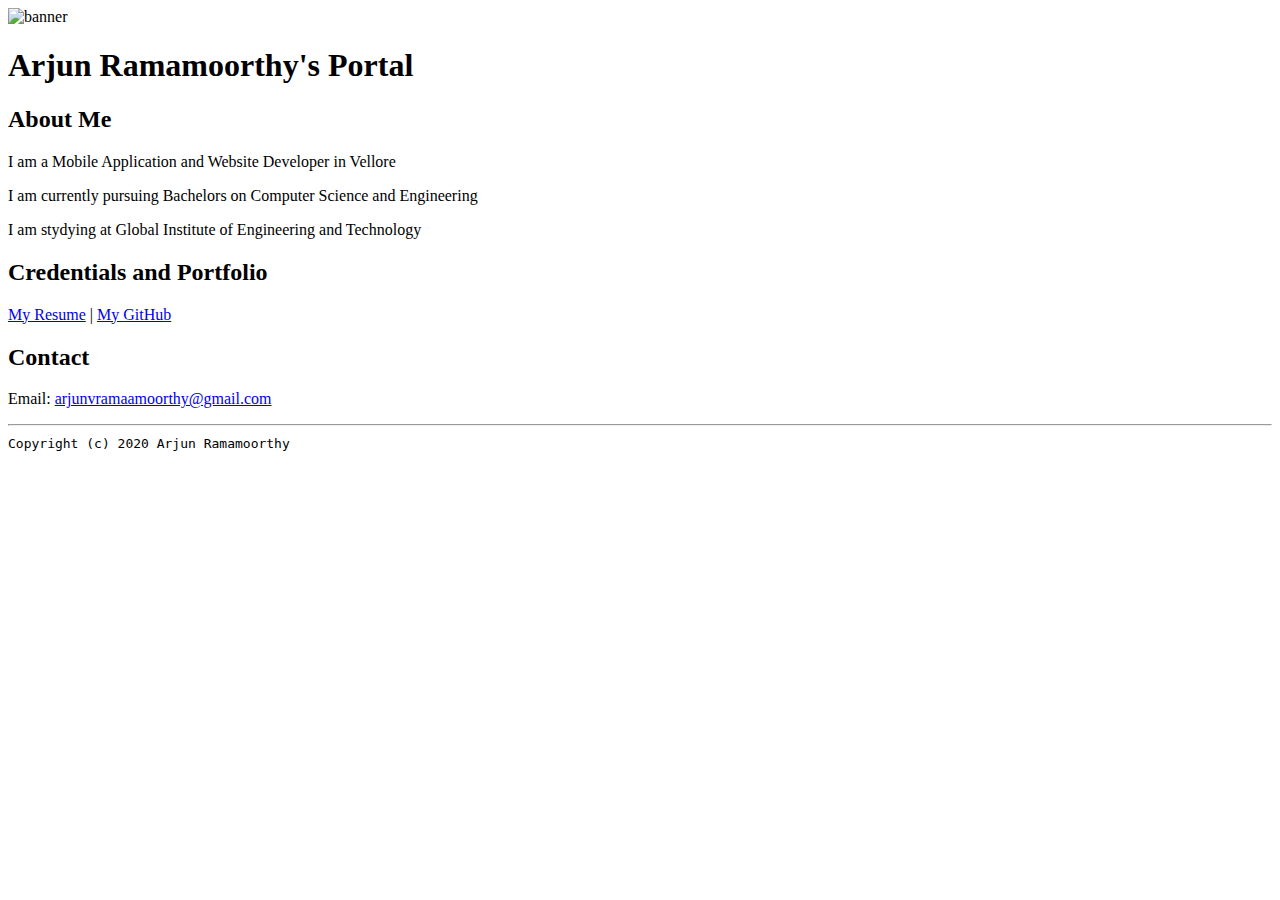
==== index.html @ fc16c6e2 "Add files via upload" ====
<!doctype html>

<!-- this is a comment for human! -->

<html lang="en">

<header>
<title>Arjun Ramamoorthy's Portal</title>
<link rel="stylesheet" href="css/master.css">
<link rel="FaviconIcon" href="favicon.ico" type="image/x-icon">
<link rel="shortcut" href="favicon.ico" type="image/x-icon">
<meta name="viewport" content="width=device-width, initial-scale=1, shrink-to-fit=no">
<meta name="name" content="Arjun Ramamoorthy's Portal">
<meta name="robots" content="noindex, nofollow">

</header>

  <body>
    <img src="images/banner.jpg" width="75%" alt="banner">
<h1>Arjun Ramamoorthy's Portal</h1>
<h2>About Me</h2>
<p>I am a Mobile Application and Website Developer in Vellore</p>
<p>I am currently pursuing Bachelors on Computer Science and Engineering</p>
<p>I am stydying at Global Institute of Engineering and Technology</p>
<h2>Credentials and Portfolio</h2>

<p><a href="resume.html">My Resume</a> | <a href="https://github.com/arjunvram">My GitHub</a></p>
<h2>Contact</h2>

<p>Email: <a href="mailto:arjunvramamoorthy@gmail.com">arjunvramaamoorthy@gmail.com</a></p>
  </body>

  <footer>
<hr>
<code>Copyright (c) 2020 Arjun Ramamoorthy</code>
  </footer>

</html>
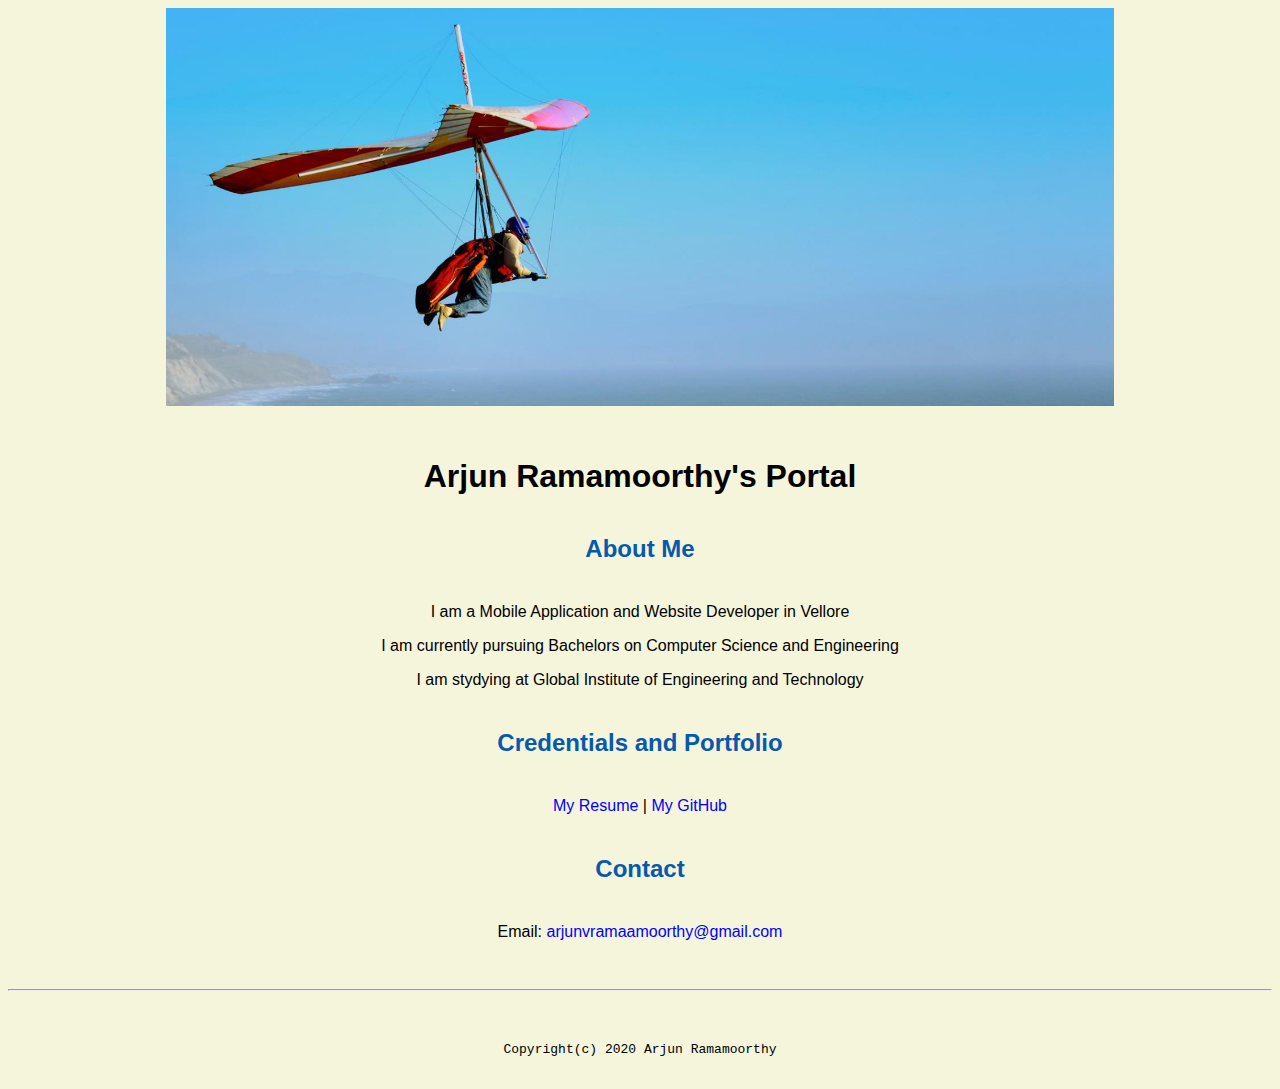
==== commit 1412e46e: "Update index.html" ====
--- a/index.html
+++ b/index.html
@@ -32,7 +32,7 @@
 
   <footer>
 <hr>
-<code>Copyright (c) 2020 Arjun Ramamoorthy</code>
+<code>Copyright(c) 2020 Arjun Ramamoorthy</code>
   </footer>
 
 </html>
--- a/css/master.css
+++ b/css/master.css
@@ -0,0 +1,67 @@
+/* Cascading stylesheet for the website */
+
+/* Text inside these asterisks and slashes are comments for human */
+
+  a {
+  color: blue;  /* set the text color to blue here */
+    text-decoration: none; /* This means we do not want hyperlinks to be underlined */
+  }
+
+  a:hover {
+  color: red;  /* set the text color to red here */
+    text-decoration: none; /* This means we do not want hyperlinks to be underlined */
+  }
+
+  body {
+    background-color: beige;
+    color: black;
+    font-family: arial, Helvetica, sans-serif;
+    text-align: center;
+
+    /* set the background color here */
+    /* set the text color to black here */
+    /* set the font here */
+    /* set the text alignment here */
+   }
+
+  footer {
+    margin-top: 2rem;
+    margin-bottom: 2rem;
+  }
+
+  h1 {
+    margin-bottom: 0.5rem;
+    margin-top: 3rem;
+   }
+
+  h2 {
+    color: #075AAB;
+    margin-bottom: 2.5rem;
+    margin-top: 2.5rem;
+   }
+
+  h3 {
+    margin-bottom: 0;
+    margin-top: 2rem;
+  }
+
+  h4 {
+    margin-bottom: 1rem;
+    margin-top: 0.5rem;
+  }
+
+  h5 {
+    margin-top: 0.5rem;
+  }
+
+  hr {
+    margin-bottom: 3rem;
+    margin-top: 3rem;
+  }
+
+  /* this controls how the bullet points in the resume page looks */
+  ul {
+    display: table;
+    margin: 0 auto;
+    text-align: left;
+  }
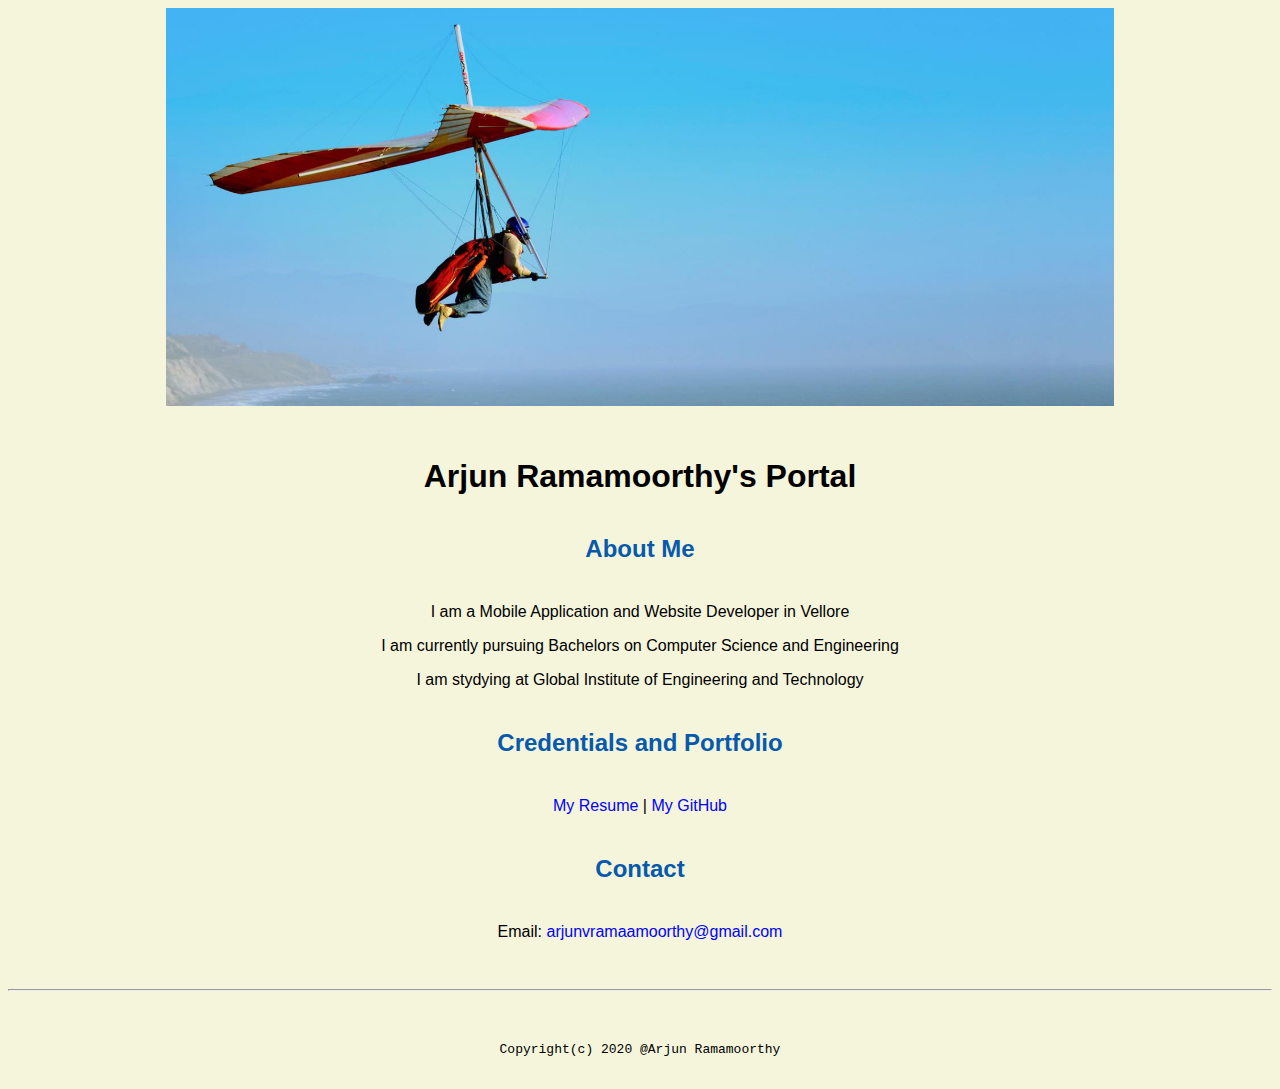
==== commit 2f9ad3c7: "Update index.html" ====
--- a/index.html
+++ b/index.html
@@ -32,7 +32,7 @@
 
   <footer>
 <hr>
-<code>Copyright(c) 2020 Arjun Ramamoorthy</code>
+<code>Copyright(c) 2020 @Arjun Ramamoorthy </code>
   </footer>
 
 </html>
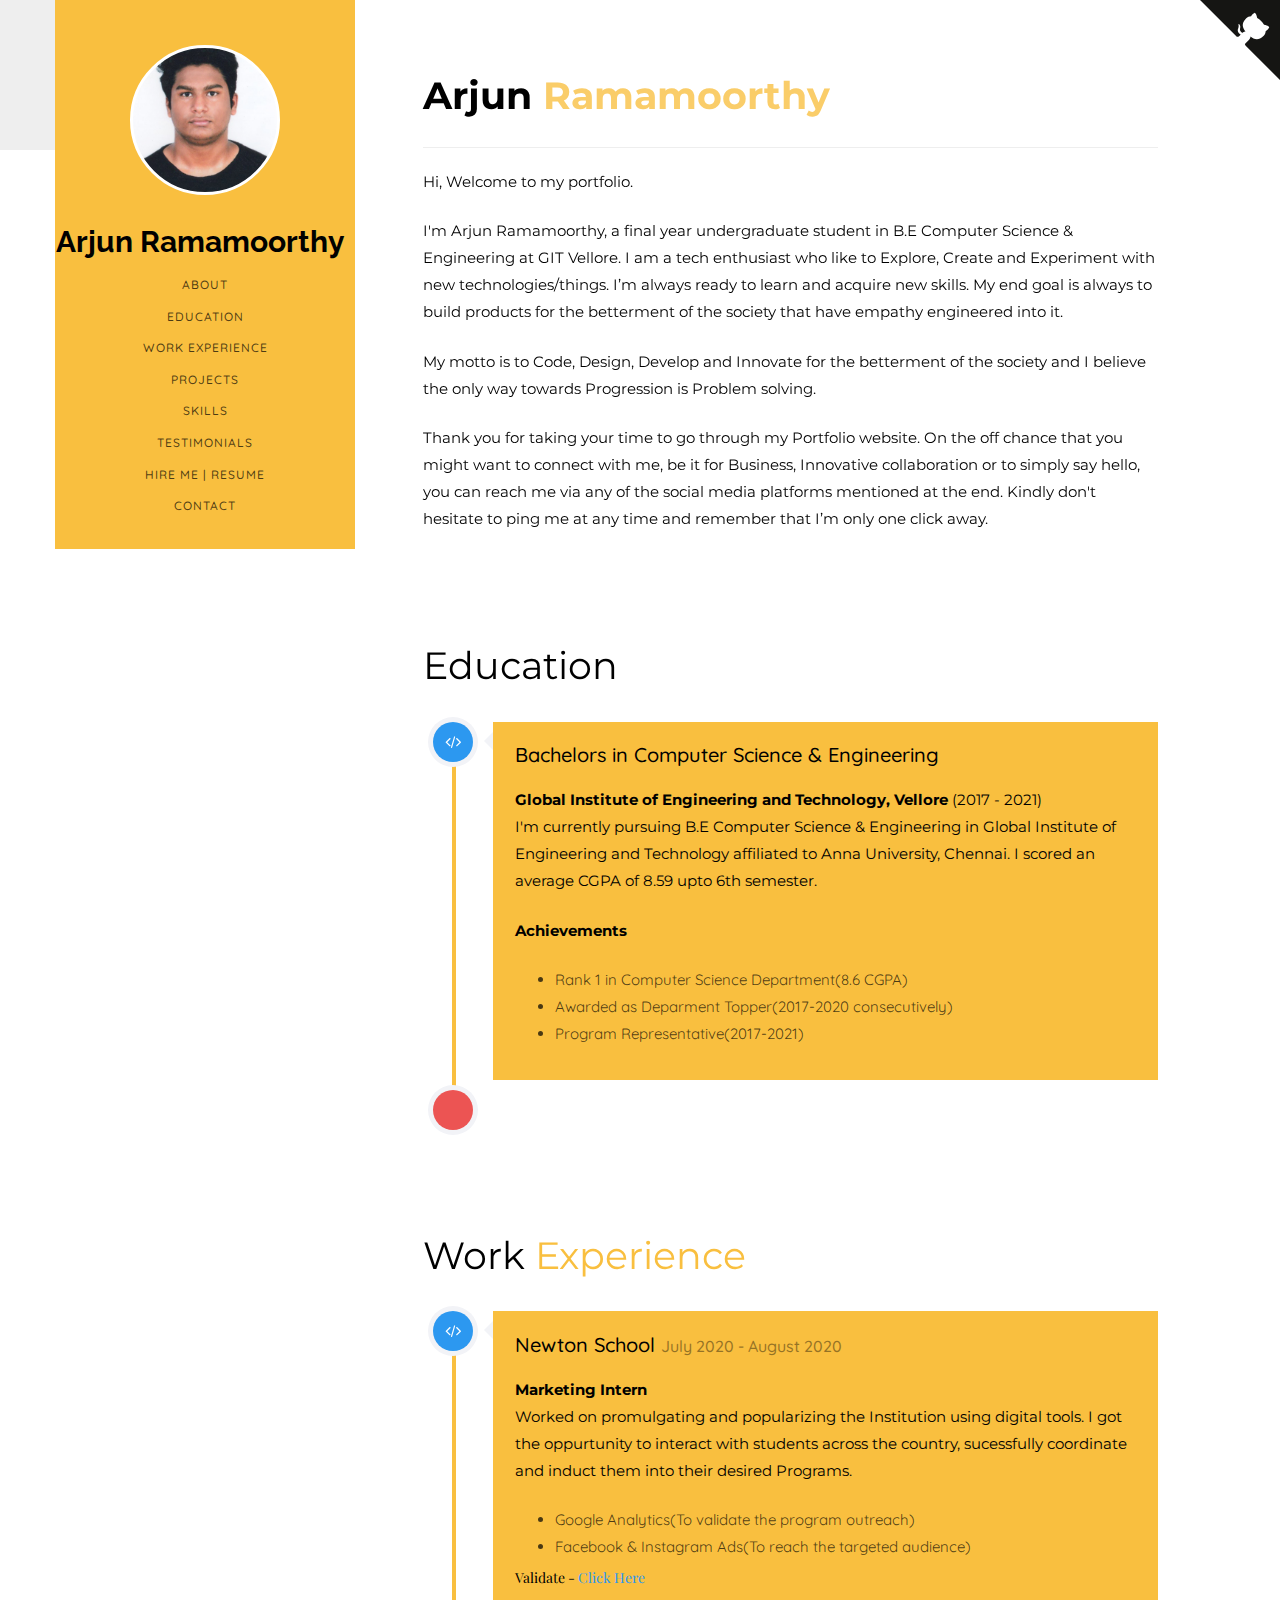
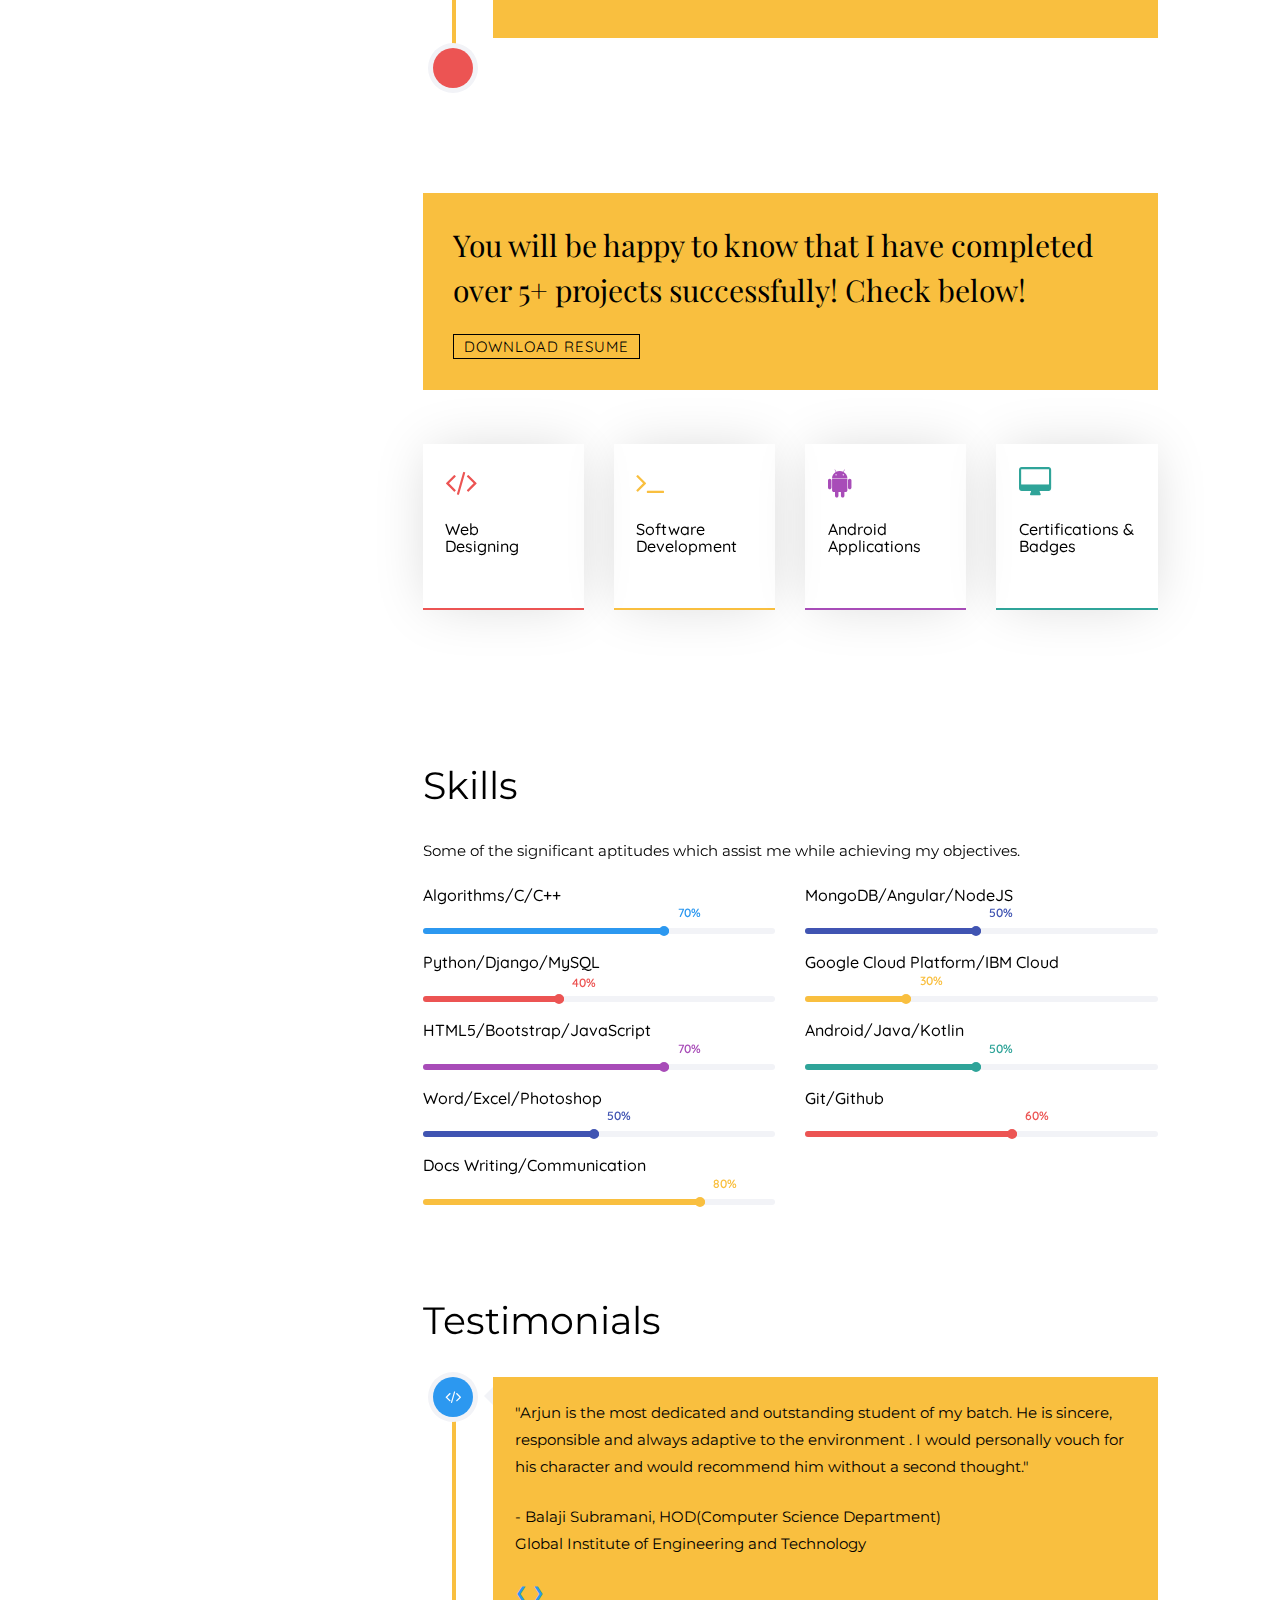
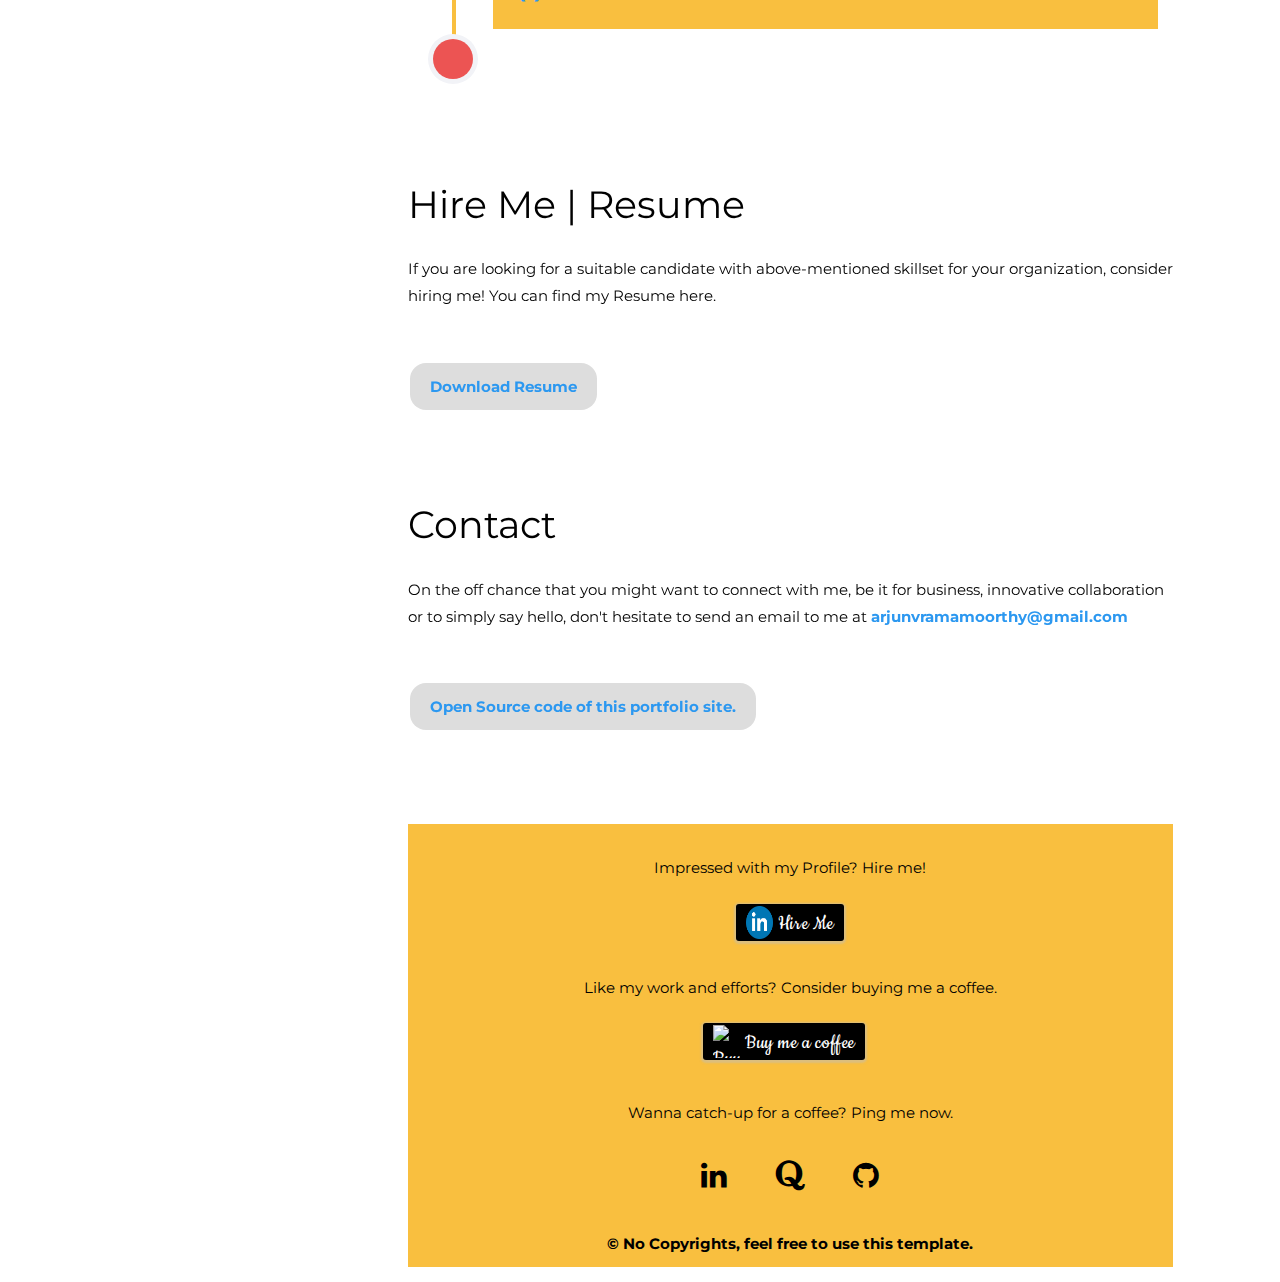
==== commit 131430d6: "Add files via upload" ====
--- a/index.html
+++ b/index.html
@@ -1,38 +1,542 @@
-<!doctype html>
+<!DOCTYPE HTML>
+<html>
+   <head>
+      <meta charset="utf-8">
+      <meta http-equiv="X-UA-Compatible" content="IE=edge">
+      <title>Arjun Ramamoorthy - Portfolio Webpage</title>
+      <meta name="viewport" content="width=device-width, initial-scale=1">
+      <meta name="description" content="Portfolio webpage of Arjun Ramamoorthy" />
+      <meta name="keywords" content="portfolio,website,personal website,github,projects,computer science and engineering" />
+      <meta name="author" content="Arjun Ramamoorthy" />
+      <!--Social Media icons--> 
+      <link rel="stylesheet" href="https://cdnjs.cloudflare.com/ajax/libs/font-awesome/4.7.0/css/font-awesome.min.css">
+      <!-- Place favicon.ico and apple-touch-icon.png in the root directory -->
+      <link rel="icon" type="image/png" href="logo.ico">
+      <link href="https://fonts.googleapis.com/css?family=Quicksand:300,400,500,700" rel="stylesheet">
+      <link href="https://fonts.googleapis.com/css?family=Playfair+Display:400,400i,700" rel="stylesheet">
+      <link href="https://fonts.googleapis.com/css?family=Montserrat|Open+Sans|Raleway&display=swap" rel="stylesheet">
+       <link href="https://fonts.googleapis.com/css?family=Montserrat&display=swap" rel="stylesheet">
+      <!-- Animate.css -->
+      <link rel="stylesheet" href="css/animate.css">
+      <!-- Bootstrap  -->
+      <link rel="stylesheet" href="css/bootstrap.css">
+      <!-- Flexslider  -->
+      <link rel="stylesheet" href="css/flexslider.css">
+      <!-- Flaticons  -->
+      <link rel="stylesheet" href="fonts/flaticon/font/flaticon.css">
+      <!-- Theme style  -->
+      <link rel="stylesheet" href="css/style.css">
+      <!-- Modernizr JS -->
+      <script src="js/modernizr-2.6.2.min.js"></script>
+       
+   </head>
+   
+   <body>
+      <canvas id="canvas"></canvas>
+      <div id="colorlib-page">
+         <div class="container-wrap">
+            <a href="#" class="js-colorlib-nav-toggle colorlib-nav-toggle" data-toggle="collapse" data-target="#navbar" aria-expanded="false" aria-controls="navbar"><i></i></a> 
+            <!----Side bar--->
+            <aside id="colorlib-aside" role="complementary" class="border js-fullheight">
+               <div class="text-center">
+                  <div class="author-img" style="background-image: url(images/Arjun.jpg);"></div>
+                  <h1 id="colorlib-logo"><a href="https://arjunvram.github.io">Arjun Ramamoorthy</a></h1>
+               </div>
+               <nav id="colorlib-main-menu" role="navigation" class="navbar">
+                  <div id="navbar" class="collapse">
+                     <ul>
+                        <li><a href="#" data-nav-section="about">About</a></li>
+						<li><a href="#" data-nav-section="education">Education</a></li>
+                        <li><a href="#" data-nav-section="experience">Work Experience</a></li>
+						<li><a href="#" data-nav-section="Projects">Projects</a></li>
+                        <li><a href="#" data-nav-section="skills">Skills</a></li>
+						<li><a href="#" data-nav-section="testimonials">Testimonials</a></li>
+						<li><a href="#" data-nav-section="Hire Me">Hire Me | Resume</a></li>
+						<li><a href="#" data-nav-section="contact">Contact</a></li>
+                     </ul>
+                  </div>
+               </nav>
+            </aside>
+            <!--- Github ribbon ----------->
+            <a href="https://github.com/arjunvram/arjunvram.github.io" class="github-corner" aria-label="View source on GitHub">
+               <svg width="80" height="80" viewBox="0 0 250 250" style="fill:#151513; color:#fff; position: absolute; top: 0; border: 0; right: 0;" aria-hidden="true">
+                  <path d="M0,0 L115,115 L130,115 L142,142 L250,250 L250,0 Z"></path>
+                  <path d="M128.3,109.0 C113.8,99.7 119.0,89.6 119.0,89.6 C122.0,82.7 120.5,78.6 120.5,78.6 C119.2,72.0 123.4,76.3 123.4,76.3 C127.3,80.9 125.5,87.3 125.5,87.3 C122.9,97.6 130.6,101.9 134.4,103.2" fill="currentColor" style="transform-origin: 130px 106px;" class="octo-arm"></path>
+                  <path d="M115.0,115.0 C114.9,115.1 118.7,116.5 119.8,115.4 L133.7,101.6 C136.9,99.2 139.9,98.4 142.2,98.6 C133.8,88.0 127.5,74.4 143.8,58.0 C148.5,53.4 154.0,51.2 159.7,51.0 C160.3,49.4 163.2,43.6 171.4,40.1 C171.4,40.1 176.1,42.5 178.8,56.2 C183.1,58.6 187.2,61.8 190.9,65.4 C194.5,69.0 197.7,73.2 200.1,77.6 C213.8,80.2 216.3,84.9 216.3,84.9 C212.7,93.1 206.9,96.0 205.4,96.6 C205.1,102.4 203.0,107.8 198.3,112.5 C181.9,128.9 168.3,122.5 157.7,114.1 C157.9,116.9 156.7,120.9 152.7,124.9 L141.0,136.5 C139.8,137.7 141.6,141.9 141.8,141.8 Z" fill="currentColor" class="octo-body"></path>
+               </svg>
+            </a>
+            <style>.github-corner:hover .octo-arm{animation:octocat-wave 560ms ease-in-out}@keyframes octocat-wave{0%,100%{transform:rotate(0)}20%,60%{transform:rotate(-25deg)}40%,80%{transform:rotate(10deg)}}@media (max-width:500px){.github-corner:hover .octo-arm{animation:none}.github-corner .octo-arm{animation:octocat-wave 560ms ease-in-out}}</style>
+            
+			<!----- main page--------->
+            <div id="colorlib-main">
+<!--
+               -----------------Intro-------------
+               <section class="colorlib-about" data-section="about">
+                  <div class="colorlib-narrow-content">
+                     <div class="row">
+                        <div class="col-md-12">
+                           <div class="row row-bottom-padded-sm animate-box" data-animate-effect="fadeInLeft">
+                              <div class="col-md-12" style="margin-bottom: -30px">
+                                 <p style="margin-top: 20px;">Hi there! Welcome to my portfolio page.</p>
+                              </div>
+                           </div>
+                        </div>
+                     </div>
+                  </div>
+               </section>
+-->
+               <!---------------About me---------------------->
+               <section class="colorlib-about" data-section="about">
+                  <div class="colorlib-narrow-content">
+                     <div class="row">
+                        <div class="col-md-12">
+                           <div class="row row-bottom-padded-sm animate-box" data-animate-effect="fadeInLeft">
+                              <div class="col-md-12">
+                                 <div class="about-desc">
+                                    <h1><strong>Arjun <span style="color: #FACD69">Ramamoorthy</span></strong></h1>
+                                    <hr>
+                                     <p>Hi, Welcome to my portfolio.</p>
+                                    <p>I'm Arjun Ramamoorthy, a final year undergraduate student in B.E Computer Science & Engineering at GIT Vellore. I am a tech enthusiast who like to Explore, Create and Experiment with new technologies/things. I’m always ready to learn and acquire new skills. My end goal is always to build products for the betterment of the society that have empathy engineered into it.</p>
+									<p>My motto is to Code, Design, Develop and Innovate for the betterment of the society and I believe the only way towards Progression is Problem solving.</p>
+									<p>Thank you for taking your time to go through my Portfolio website. On the off chance that you might want to connect with me, be it for Business, Innovative collaboration or to simply say hello, you can reach me via any of the social media platforms mentioned at the end. Kindly don't hesitate to ping me at any time and remember that I’m only one click away.</p>
+                                 </div>
+                              </div>
+                           </div>
+                        </div>
+                     </div>
+               </section>
+			   
+			   <!--------------Education----------->
+               <section class="colorlib-experience" data-section="education">
+                  <div class="colorlib-narrow-content">
+                     <div class="row">
+                        <div class="col-md-6 col-md-offset-3 col-md-pull-3 animate-box" data-animate-effect="fadeInLeft">
+                           <div class="about-desc">
+                            <h1>Education</h1>
+                            </div>
+                        </div>
+                     </div>
+                     <div class="row">
+                        <div class="col-md-12">
+                           <div class="timeline-centered">
+                              <article class="timeline-entry animate-box" data-animate-effect="fadeInLeft">
+                                 <div class="timeline-entry-inner">
+                                    <div class="timeline-icon color-1">
+                                       <i class="fa fa-code"></i>
+                                    </div>
+                                    <div class="timeline-label">
+                                       <h2>Bachelors in Computer Science & Engineering</h2>
+									   <p><strong>Global Institute of Engineering and Technology, Vellore </strong><span>(2017 - 2021)</span><br>I'm currently pursuing B.E Computer Science & Engineering in Global Institute of Engineering and Technology affiliated to Anna University, Chennai.
+                            I scored an average CGPA of 8.59 upto 6th semester.</p>
+							           <p><strong>Achievements</strong></p>
+						               <ul>
+                                         <li>Rank 1 in Computer Science Department(8.6 CGPA) </li>
+                                         <li>Awarded as Deparment Topper(2017-2020 consecutively)
+                                         <li>Program Representative(2017-2021)</li>
+						               </ul>
+                                    </div>
+                                 </div>
+                              </article>
+                              <article class="timeline-entry begin animate-box" data-animate-effect="fadeInBottom">
+                                 <div class="timeline-entry-inner">
+                                    <div class="timeline-icon color-2">
+                                    </div>
+                                 </div>
+                              </article>
+                           </div>
+                        </div>
+                     </div>
+                  </div>
+               </section>
+                
+               <!--------------Work Experience----------->
+               <section class="colorlib-experience" data-section="experience">
+                  <div class="colorlib-narrow-content">
+                     <div class="row">
+                        <div class="col-md-6 col-md-offset-3 col-md-pull-3 animate-box" data-animate-effect="fadeInLeft">
+                           <div class="about-desc">
+                            <h1>Work <span style="color: #f9bf3f">Experience</span></h1>
+                            </div>
+                        </div>
+                     </div>
+                     <div class="row">
+                        <div class="col-md-12">
+                           <div class="timeline-centered">
+                               <article class="timeline-entry animate-box" data-animate-effect="fadeInLeft">
+                                 <div class="timeline-entry-inner">
+                                    <div class="timeline-icon color-1">
+                                       <i class="fa fa-code"></i>
+                                    </div>
+                                    <div class="timeline-label">
+                                       <h2><a href="#">Newton School</a> <span>July 2020 - August 2020</span></h2>
+                                       <p><strong>Marketing Intern</strong><br>Worked on promulgating and popularizing the Institution using digital tools. I got the oppurtunity to interact with students across the country, sucessfully coordinate and induct them into their desired Programs.</p> 
+                        <ul>
+                            <li>Google Analytics(To validate the program outreach)</li>
+                            <li>Facebook & Instagram Ads(To reach the targeted audience)</li>
+                        </ul>
+						<h5>Validate - <a href="Newton.pdf">Click Here</a> </h5>
+                                    </div>
+                                 </div>
+                              </article>
+                              <article class="timeline-entry begin animate-box" data-animate-effect="fadeInBottom">
+                                 <div class="timeline-entry-inner">
+                                    <div class="timeline-icon color-2">
+                                    </div>
+                                 </div>
+                              </article>
+                           </div>
+                        </div>
+                     </div>
+                  </div>
+               </section>
+			   
+			   <!---------------Projects---------------------->
+               <section class="colorlib-about" data-section="Projects">
+                  <div class="colorlib-narrow-content">
+                     <div class="row">
+                        <div class="col-md-12">
+						<div class="row">
+                              <div class="col-md-12 animate-box" data-animate-effect="fadeInLeft">
+                                 <div class="hire">
+                                    <h2>You will be happy to know that I have completed over 5+ projects successfully! Check below!</h2>
+                                    <a href="#" class="btn-hire" style="text-align: center;">Download Resume</a>
+                                 </div>
+                              </div>
+                           </div>
+                           <br>
+						   <br>
+                           <div class="row">
+						   <div class="col-md-3 animate-box" data-animate-effect="fadeInRight">
+                                 <a href="webDev.html" target="_blank">
+                                    <div class="services color-2">
+                                       <span class="icon2"><i class="fa fa-code"></i></span>
+                                       <h3>Web<br> Designing</h3>
+                                    </div>
+                                 </a>
+                              </div>
+                              <div class="col-md-3 animate-box" data-animate-effect="fadeInRight">
+                                 <a href="softwareDev.html" target="_blank">
+                                    <div class="services color-3">
+                                       <span class="icon2"><i class="fa fa-terminal"></i></span>
+                                       <h3>Software Development</h3>
+                                    </div>
+                                 </a>
+                              </div>
+                              <div class="col-md-3 animate-box" data-animate-effect="fadeInRight">
+                                 <a href="androidDev.html" target="_blank">
+                                    <div class="services color-4">
+                                       <span class="icon2"><i class="fa fa-android"></i></span>
+                                       <h3>Android Applications</h3>
+                                    </div>
+                                 </a>
+                              </div>
+						      <div class="col-md-3 animate-box" data-animate-effect="fadeInRight">
+                                 <a href="CertificatesBadges.html" target="_blank">
+                                    <div class="services color-5">
+                                       <span class="icon2"><i class="fa fa-desktop"></i></span>
+                                       <h3>Certifications &<br> Badges</h3>
+                                    </div>
+                                 </a>
+                              </div>
+                           
+                        </div>
+                     </div>
+                  </div>
+               </section>
+               <!------Skills---------------->
+               <section class="colorlib-skills" data-section="skills">
+                  <div class="colorlib-narrow-content">
+                     <div class="row">
+                        <div class="col-md-6 col-md-offset-3 col-md-pull-3 animate-box" data-animate-effect="fadeInLeft">
+                           <!--	<span class="heading-meta">My Specialty</span> -->
+                            <div class="about-desc">
+                           <h1>Skills</h1>
+                            </div>
+                        </div>
+                     </div>
+                     <p>Some of the significant aptitudes which assist me while achieving my objectives.</p>
+                     <div class="row">
+                        <div class="col-md-6 animate-box" data-animate-effect="fadeInLeft">
+                           <div class="progress-wrap">
+                              <h3 style="font-weight: 500;">Algorithms/C/C++</h3>
+                              <div class="progress">
+                                 <div class="progress-bar color-1" role="progressbar" aria-valuenow="70"
+                                    aria-valuemin="0" aria-valuemax="100" style="width:70%">
+                                    <span>70%</span>
+                                 </div>
+                              </div>
+                           </div>
+                        </div>
+                         <div class="col-md-6 animate-box" data-animate-effect="fadeInRight">
+                           <div class="progress-wrap">
+                              <h3 style="font-weight: 500;">MongoDB/Angular/NodeJS</h3>
+                              <div class="progress">
+                                 <div class="progress-bar color-6" role="progressbar" aria-valuenow="50"
+                                    aria-valuemin="0" aria-valuemax="100" style="width:50%">
+                                    <span>50%</span>
+                                 </div>
+                              </div>
+                           </div>
+                        </div>
+                        <div class="col-md-6 animate-box" data-animate-effect="fadeInRight">
+                           <div class="progress-wrap">
+                              <h3 style="font-weight: 500;">Python/Django/MySQL</h3>
+                              <div class="progress">
+                                 <div class="progress-bar color-2" role="progressbar" aria-valuenow="40"
+                                    aria-valuemin="0" aria-valuemax="100" style="width:40%">
+                                    <span>40%</span>
+                                 </div>
+                              </div>
+                           </div>
+                        </div>
+                        <div class="col-md-6 animate-box" data-animate-effect="fadeInLeft">
+                           <div class="progress-wrap">
+                              <h3 style="font-weight: 500;">Google Cloud Platform/IBM Cloud</h3>
+                              <div class="progress">
+                                 <div class="progress-bar color-3" role="progressbar" aria-valuenow="30"
+                                    aria-valuemin="0" aria-valuemax="100" style="width:30%">
+                                    <span>30%</span>
+                                 </div>
+                              </div>
+                           </div>
+                        </div>
+                        <div class="col-md-6 animate-box" data-animate-effect="fadeInRight">
+                           <div class="progress-wrap">
+                              <h3 style="font-weight: 500;">HTML5/Bootstrap/JavaScript</h3>
+                              <div class="progress">
+                                 <div class="progress-bar color-4" role="progressbar" aria-valuenow="70"
+                                    aria-valuemin="0" aria-valuemax="100" style="width:70%">
+                                    <span>70%</span>
+                                 </div>
+                              </div>
+                           </div>
+                        </div>
+                        <div class="col-md-6 animate-box" data-animate-effect="fadeInLeft">
+                           <div class="progress-wrap">
+                              <h3 style="font-weight: 500;">Android/Java/Kotlin</h3>
+                              <div class="progress">
+                                 <div class="progress-bar color-5" role="progressbar" aria-valuenow="50"
+                                    aria-valuemin="0" aria-valuemax="100" style="width:50%">
+                                    <span>50%</span>
+                                 </div>
+                              </div>
+                           </div>
+                        </div>
+                        <div class="col-md-6 animate-box" data-animate-effect="fadeInRight">
+                           <div class="progress-wrap">
+                              <h3 style="font-weight: 500;">Word/Excel/Photoshop</h3>
+                              <div class="progress">
+                                 <div class="progress-bar color-6" role="progressbar" aria-valuenow="50"
+                                    aria-valuemin="0" aria-valuemax="100" style="width:50%">
+                                    <span>50%</span>
+                                 </div>
+                              </div>
+                           </div>
+                        </div>
+                        <div class="col-md-6 animate-box" data-animate-effect="fadeInLeft">
+                           <div class="progress-wrap">
+                              <h3 style="font-weight: 500;">Git/Github</h3>
+                              <div class="progress">
+                                 <div class="progress-bar color-7" role="progressbar" aria-valuenow="60"
+                                    aria-valuemin="0" aria-valuemax="100" style="width:60%">
+                                    <span>60%</span>
+                                 </div>
+                              </div>
+                           </div>
+                        </div>
+                        <div class="col-md-6 animate-box" data-animate-effect="fadeInRight">
+                           <div class="progress-wrap">
+                              <h3 style="font-weight: 500;">Docs Writing/Communication</h3>
+                              <div class="progress">
+                                 <div class="progress-bar color-3" role="progressbar" aria-valuenow="80"
+                                    aria-valuemin="0" aria-valuemax="100" style="width:80%">
+                                    <span>80%</span>
+                                 </div>
+                              </div>
+                           </div>
+                        </div>
+                     </div>
+                      </div>
+               </section>
+                
+                <!-------Github pie chart--------->
+<!--
+                <section class="colorlib-skills" data-section="skills">
+                  <div class="colorlib-narrow-content">
+                     <div class="row">
+                            <div class="about-desc">
+                           <h1>GitHub Profile Languages <span style="color: #f9bf3f">Pie Chart</span></h1>
+                            </div>
+                     </div>
+                      <iframe width="600" height="600" src="https://ionicabizau.github.io/github-profile-languages/api.html?arjunvram" frameborder="0"></iframe>
+                      <br>
+                      <script src="https://unpkg.com/github-calendar@latest/dist/github-calendar.min.js"></script>
+                     <link rel="stylesheet" href="https://unpkg.com/github-calendar@latest/dist/github-calendar-responsive.css"/>
+                     <div class="calendar"></div>
+                     <script>
+                        GitHubCalendar(".calendar", "arjunvram", { responsive: true });
+                    </script>
+                    </div>
+                </section>
+-->
+                
+                <!------GitHUb Calender------>
+				
+				
+				
+                
+                <!--------------Testimonials----------->
+               <section class="colorlib-experience" data-section="testimonials">
+                  <div class="colorlib-narrow-content">
+                     <div class="row">
+                        <div class="col-md-6 col-md-offset-3 col-md-pull-3 animate-box" data-animate-effect="fadeInLeft">
+                           <div class="about-desc">
+                            <h1>Testimonials</h1>
+                            </div>
+                        </div>
+                     </div>
+                     <div class="row">
+                        <div class="col-md-12">
+                           <div class="timeline-centered">
+                               <article class="timeline-entry animate-box" data-animate-effect="fadeInLeft">
+                                 <div class="timeline-entry-inner">
+                                    <div class="timeline-icon color-1">
+                                       <i class="fa fa-code"></i>
+                                    </div>
+                                    <div class="timeline-label">
+									
+									
+									<!-- Slideshow container -->
+<div class="slideshow-container">
 
-<!-- this is a comment for human! -->
+  <!-- Full-width slides/quotes -->
+  <div class="mySlides">
+    <p>"Arjun is the most dedicated and outstanding student of my batch. He is sincere, responsible and always adaptive to the environment . 
+                            I would personally vouch for his character and would recommend him without a second thought."</p>
+    <p>- Balaji Subramani, HOD(Computer Science Department)<br>
+    	Global Institute of Engineering and Technology</p>
+  </div>
 
-<html lang="en">
+  
+  
+  
+  
+  <!-- Next/prev buttons -->
+  <a class="prev" onclick="plusSlides(-1)">&#10094;</a>
+  <a class="next" onclick="plusSlides(1)">&#10095;</a>
+</div>
 
-<header>
-<title>Arjun Ramamoorthy's Portal</title>
-<link rel="stylesheet" href="css/master.css">
-<link rel="FaviconIcon" href="favicon.ico" type="image/x-icon">
-<link rel="shortcut" href="favicon.ico" type="image/x-icon">
-<meta name="viewport" content="width=device-width, initial-scale=1, shrink-to-fit=no">
-<meta name="name" content="Arjun Ramamoorthy's Portal">
-<meta name="robots" content="noindex, nofollow">
-
-</header>
-
-  <body>
-    <img src="images/banner.jpg" width="75%" alt="banner">
-<h1>Arjun Ramamoorthy's Portal</h1>
-<h2>About Me</h2>
-<p>I am a Mobile Application and Website Developer in Vellore</p>
-<p>I am currently pursuing Bachelors on Computer Science and Engineering</p>
-<p>I am stydying at Global Institute of Engineering and Technology</p>
-<h2>Credentials and Portfolio</h2>
-
-<p><a href="resume.html">My Resume</a> | <a href="https://github.com/arjunvram">My GitHub</a></p>
-<h2>Contact</h2>
-
-<p>Email: <a href="mailto:arjunvramamoorthy@gmail.com">arjunvramaamoorthy@gmail.com</a></p>
-  </body>
-
-  <footer>
-<hr>
-<code>Copyright(c) 2020 @Arjun Ramamoorthy </code>
-  </footer>
-
-</html>
+<!-- Dots/bullets/indicators -->
+<div class="dot-container">
+  <span class="dot" onclick="currentSlide(1)"></span>
+  <span class="dot" onclick="currentSlide(2)"></span>
+  <span class="dot" onclick="currentSlide(3)"></span>
+</div>
+									   
+									   
+                                    </div>
+                                 </div>
+                              </article>
+                              <article class="timeline-entry begin animate-box" data-animate-effect="fadeInBottom">
+                                 <div class="timeline-entry-inner">
+                                    <div class="timeline-icon color-2">
+                                    </div>
+                                 </div>
+                              </article>
+                           </div>
+                        </div>
+                     </div>
+                  </div>
+               </section>
+               
+			   <!--------Hire Me---------->
+               <section class="colorlib-contact" data-section="Hire Me">
+                  <div class="colorlib-narrow-content">
+                     <div class="row">
+                        <div class="col-md-12">
+                           <div class="row row-bottom-padded-sm animate-box" data-animate-effect="fadeInLeft">
+                              <div class="about-desc">
+                               <h1>Hire Me | Resume</h1>
+                               </div>
+                              <p>If you are looking for a suitable candidate with above-mentioned skillset for your organization, consider hiring me! You can find my Resume here.</p>
+                               <br>
+                               <p class="capsule"><strong><a href="resume.pdf">Download Resume</a></strong></p>
+                           </div>
+                        </div>
+                     </div>
+                  </div>
+               </section>
+			   
+               <!--------Contact---------->
+               <section class="colorlib-contact" data-section="contact">
+                  <div class="colorlib-narrow-content">
+                     <div class="row">
+                        <div class="col-md-12">
+                           <div class="row row-bottom-padded-sm animate-box" data-animate-effect="fadeInLeft">
+                              <div class="about-desc">
+                               <h1>Contact</h1>
+                               </div>
+                              <p>On the off chance that you might want to connect with me, be it for business, innovative collaboration or to simply say hello, don't hesitate to send an email to me at <strong><a href = "mailto: arjunvramamoorthy@gmail.com">arjunvramamoorthy@gmail.com</a></strong></p>
+                               <br>
+                               <p class="capsule"><strong><a href="https://github.com/arjunvram/arjunvram.github.io">Open Source code of this portfolio site.</a></strong></p>
+                           </div>
+                        </div>
+                     </div>
+                  </div>
+               </section>
+               <!------------Footer------------->
+               <section class="colorlib-footer" data-section="footer">
+                  <div class="colorlib-narrow-content">
+                     <div class="row">
+                        <div class="col-md-12">
+                           <div class="row row-bottom-padded-sm animate-box" data-animate-effect="fadeInLeft">
+                              <div class="hire">
+                                 <p style="text-align: center">Impressed with my Profile? Hire me!</p>
+								 <div align=center>
+								 <a class="bmc-button" onclick="window.open(`https://www.linkedin.com/in/arjun-ramamoorthy`, 'width=1000, height=1000'); return false;"><img src="images/linkedin.png" alt="Linkedin"><span style="margin-left:5px">Hire Me</span></a>
+                                 </div>
+								 <br>
+								 <p style="text-align: center">Like my work and efforts? Consider buying me a coffee.</p>
+								 <div align=center>
+                                    <link href="https://fonts.googleapis.com/css?family=Cookie" rel="stylesheet">
+                                    <a class="bmc-button" target="_blank" href="https://www.buymeacoffee.com/ArjunRamamoorty"><img src="https://bmc-cdn.nyc3.digitaloceanspaces.com/BMC-button-images/BMC-btn-logo.svg" alt="Buy me a coffee"><span style="margin-left:5px">Buy me a coffee</span></a>&nbsp;&nbsp;&nbsp;
+                                 </div> 
+								 <br>
+								<p style="text-align: center">Wanna catch-up for a coffee? Ping me now.</p>
+                                  <p style="font-size: 30px; text-align: center; margin-bottom: 0px;">
+                                       <a href="https://www.linkedin.com/in/arjun-ramamoorthy" style="color: black;" class="fa fa-linkedin"></a> &nbsp;&nbsp;&nbsp;&nbsp;
+                                       <a href="https://www.quora.com/profile/Arjun-Ramamoorthy-4" style="color: black;" class="fa fa-quora"></a> &nbsp;&nbsp;&nbsp;&nbsp;
+                                       <a href="https://github.com/arjunvram" style="color: black;" class="fa fa-github"></a>
+                                  </p><br>
+								<p style="text-align: center; margin-bottom: -20px;"><strong>&copy; No Copyrights, feel free to use this template.</strong></p>
+                                </div>
+                             </div>
+                           </div>
+                        </div>
+                     </div>
+                  </div>
+               </section>
+            </div>
+            <!-- end:colorlib-main -->
+         </div>
+         <!-- end:container-wrap -->
+      </div>
+      <!-- end:colorlib-page -->
+      <!-- jQuery -->
+      <script src="js/jquery.min.js"></script>
+      <!-- jQuery Easing -->
+      <script src="js/jquery.easing.1.3.js"></script>
+      <!-- Bootstrap -->
+      <script src="js/bootstrap.min.js"></script>
+      <!-- Waypoints -->
+      <script src="js/jquery.waypoints.min.js"></script>
+      <!-- Flexslider -->
+      <script src="js/jquery.flexslider-min.js"></script>
+      <!-- Counters -->
+      <script src="js/jquery.countTo.js"></script>
+      <!-- MAIN JS -->
+      <script src="js/main.js"></script>
+           <!--canvas js--->
+           <script src="js/canvas.js"></script>
+   </body>
+</html>--- a/css/style.css
+++ b/css/style.css
@@ -0,0 +1,1688 @@
+@font-face {
+  font-family: 'icomoon';
+  src: url("../fonts/icomoon/icomoon.eot?srf3rx");
+  src: url("../fonts/icomoon/icomoon.eot?srf3rx#iefix") format("embedded-opentype"), url("../fonts/icomoon/icomoon.ttf?srf3rx") format("truetype"), url("../fonts/icomoon/icomoon.woff?srf3rx") format("woff"), url("../fonts/icomoon/icomoon.svg?srf3rx#icomoon") format("svg");
+  font-weight: normal;
+  font-style: normal; }
+
+/* =======================================================
+*
+* 	Template Style 
+*	Edit this section
+*
+* ======================================================= */
+body {
+  font-family: "Quicksand", Arial, sans-serif;
+  font-weight: 400;
+  font-size: 15px;
+  line-height: 1.8;
+  color: rgba(0, 0, 0, 0.7); }
+  @media screen and (max-width: 992px) {
+    body {
+      font-size: 16px; } 
+      h2{
+          text-align: center;
+      }
+canvas {
+  background: #EEE;
+  position: fixed;
+  top: 0;
+  left: 0;
+}}
+canvas {
+  background: #EEE;
+  position: fixed;
+  top: 0;
+  left: 0;
+}
+
+a {
+  color: #2c98f0;
+  -webkit-transition: 0.5s;
+  -o-transition: 0.5s;
+  transition: 0.5s; }
+  a:hover, a:active, a:focus {
+    color: #2c98f0;
+    outline: none;
+    text-decoration: none !important; }
+
+p {
+  margin-bottom: 1.5em;
+    color: black;
+    font-family: 'Montserrat', sans-serif;
+}
+x{
+    margin-bottom: 1.5em;
+    background-color:darkkhaki;
+    color: black;
+    backface-visibility: visible;
+}
+
+h1, h4, h5, h6 {
+  color: #000;
+  font-family: "Playfair Display", Georgia, serif;
+  font-weight: 400;
+  margin: 0 0 30px 0; }
+
+h2{
+    color: #000;
+  font-family: "Playfair Display", Georgia, serif;
+  font-weight: 200;
+  margin: 0 0 20px 0;
+}
+h3{
+    color: #000;
+  font-family: "Playfair Display", Georgia, serif;
+  font-weight: 200;
+  margin: 0 0 30px 0;
+}
+
+figure {
+  margin-bottom: 2.5em;
+  float: left;
+  width: 100%; }
+  figure figcaption {
+    font-size: 16px;
+    width: 80%;
+    margin: 20px auto 0px auto;
+    color: #b3b3b3;
+    font-style: italic;
+    font-family: "Quicksand", Arial, sans-serif; }
+    @media screen and (max-width: 480px) {
+      figure figcaption {
+        width: 100%; } }
+
+::-webkit-selection {
+  color: #fff;
+  background: #2c98f0; }
+
+::-moz-selection {
+  color: #fff;
+  background: #2c98f0; }
+
+::selection {
+  color: #fff;
+  background: #2c98f0; }
+
+#colorlib-page {
+  width: 100%;
+  overflow: hidden;
+  position: relative; }
+
+#colorlib-aside {
+  padding-top: 3em;
+  padding-bottom: 1px;
+  float:left;
+  width: 300px;
+  position: fixed;
+  z-index: 1001;
+    background-color: #f9bf3f;
+  -webkit-transition: 0.5s;
+  -o-transition: 0.5s;
+  transition: 0.5s; }
+  @media screen and (max-width: 768px) {
+    #colorlib-aside {
+      width: 300px;
+      -moz-transform: translateX(-300px);
+      -webkit-transform: translateX(-300px);
+      -ms-transform: translateX(-300px);
+      -o-transform: translateX(-300px);
+      transform: translateX(-300px);
+      padding-top: 4em;
+	  background-color: #f9bf3f;
+        height: auto;
+      } }
+  #colorlib-aside .author-img {
+    width: 150px;
+    height: 150px;
+    margin: 0 auto;
+    margin-bottom: 30px;
+    -webkit-border-radius: 50%;
+    -moz-border-radius: 50%;
+    -ms-border-radius: 50%;
+    border-radius: 50%;
+    border: 3px solid white;}
+#colorlib-aside h1{
+    color: #000;
+  font-family: 'Raleway', sans-serif;
+}
+  #colorlib-aside .position {
+    display: block;
+    margin-bottom: 2em;
+    font-size: 12px;
+    text-transform: uppercase; }
+  #colorlib-aside #colorlib-logo {
+    text-align: right;
+    font-weight: 700;
+    font-size: 30px;
+    margin-bottom: .5em;
+    display: block;
+    width: 100%; }
+    #colorlib-aside #colorlib-logo a {
+      display: block;
+      text-align: center;
+      color: #000;
+      padding-right: .3em;}
+  #colorlib-aside #colorlib-main-menu {
+    display: block;
+    width: 100%; }
+    #colorlib-aside #colorlib-main-menu .collapse {
+      display: block !important; }
+    #colorlib-aside #colorlib-main-menu ul {
+      text-align: center;
+      margin: 0;
+      padding: 0; }
+      @media screen and (max-width: 768px) {
+        #colorlib-aside #colorlib-main-menu ul {
+          margin: 0 0 2em 0; } }
+      #colorlib-aside #colorlib-main-menu ul li {
+        margin: 0 0 10px 0;
+        padding: 0;
+        list-style: none;
+        font-size: 12px;
+        font-weight: 500;
+        text-transform: uppercase;
+        letter-spacing: 1px; }
+        #colorlib-aside #colorlib-main-menu ul li a {
+          color: rgba(0, 0, 0, 0.7);
+          text-decoration: none;
+          position: relative;
+          padding: 10px 0;
+          font-family: "Quicksand", Arial, sans-serif;
+          -webkit-transition: 0.3s;
+          -o-transition: 0.3s;
+          transition: 0.3s; }
+          #colorlib-aside #colorlib-main-menu ul li a:after {
+            content: "";
+            position: absolute;
+            height: 1px;
+            bottom: 7px;
+            left: 0;
+            right: 0;
+            background-color: #2c98f0;
+            visibility: hidden;
+            -webkit-transform: scaleX(0);
+            -moz-transform: scaleX(0);
+            -ms-transform: scaleX(0);
+            -o-transform: scaleX(0);
+            transform: scaleX(0);
+            -webkit-transition: all 0.3s cubic-bezier(0.175, 0.885, 0.32, 1.275);
+            -moz-transition: all 0.3s cubic-bezier(0.175, 0.885, 0.32, 1.275);
+            -ms-transition: all 0.3s cubic-bezier(0.175, 0.885, 0.32, 1.275);
+            -o-transition: all 0.3s cubic-bezier(0.175, 0.885, 0.32, 1.275);
+            transition: all 0.3s cubic-bezier(0.175, 0.885, 0.32, 1.275); }
+          #colorlib-aside #colorlib-main-menu ul li a:hover {
+            text-decoration: none;
+            color: black; }
+            #colorlib-aside #colorlib-main-menu ul li a:hover:after {
+              visibility: visible;
+              -webkit-transform: scaleX(1);
+              -moz-transform: scaleX(1);
+              -ms-transform: scaleX(1);
+              -o-transform: scaleX(1);
+              transform: scaleX(1); }
+        #colorlib-aside #colorlib-main-menu ul li.active a {
+          color: #2c98f0; }
+          #colorlib-aside #colorlib-main-menu ul li.active a:after {
+            visibility: visible;
+            -webkit-transform: scaleX(1);
+            -moz-transform: scaleX(1);
+            -ms-transform: scaleX(1);
+            -o-transform: scaleX(1);
+            transform: scaleX(1); }
+  #colorlib-aside .colorlib-footer {
+    font-size: 20px;
+    text-align: center;
+    font-weight: 400;
+    color: rgba(0, 0, 0, 0.5);
+    padding: 0 20px;
+    width: 100%;}
+    @media screen and (max-width: 768px) {
+      #colorlib-aside .colorlib-footer {
+        position: fixed;
+        height: auto;} }
+    #colorlib-aside .colorlib-footer span {
+      display: block;}
+    #colorlib-aside .colorlib-footer ul {
+      padding: 0 20px;
+      margin: 0 0 10px 0; }
+      #colorlib-aside .colorlib-footer ul li {
+        padding: 0 20px;
+        margin: 0 0 10px 0;
+        display: inline;
+        list-style: none; }
+#colorlib-aside .colorlib-footer h3 {
+    font-family:inherit;
+          padding: 4px; }
+#colorlib-aside .colorlib-footer h3 a
+{
+    color: #FF722C;
+    font-size: 18px;
+}
+#rcorners2 {
+    border-radius: 15px;
+  background: black;
+  padding: 20px; 
+  width: 50%;
+  height: 40px; 
+}
+        #colorlib-aside .colorlib-footer ul li a {
+          color: rgba(255, 255, 255, 0.3);
+          padding: 4px; }
+          #colorlib-aside .colorlib-footer ul li a:hover, #colorlib-aside .colorlib-footer ul li a:active, #colorlib-aside .colorlib-footer ul li a:focus {
+            text-decoration: none;
+            outline: none;
+            color: black; }
+
+.container-wrap {
+  max-width: 1170px;
+  margin: 0 auto; }
+
+#colorlib-main {
+  width: calc(100% - 300px);
+  float: right;
+  -webkit-transition: 0.5s;
+  -o-transition: 0.5s;
+  transition: 0.5s; }
+  @media screen and (max-width: 768px) {
+    #colorlib-main {
+      width: 100%;
+      padding: 0 1em; } }
+
+#colorlib-hero {
+  min-height: 500px;
+  background: #fff url(../images/loader.gif) no-repeat center center;
+  width: 100%;
+  float: left;
+  margin-bottom: 10em;
+  clear: both; }
+  #colorlib-hero .flexslider {
+    border: none;
+    z-index: 1;
+    margin-bottom: 0; }
+    #colorlib-hero .flexslider .slides {
+      position: relative;
+      overflow: visible; }
+      #colorlib-hero .flexslider .slides li {
+        background-repeat: no-repeat;
+        background-size: cover;
+        background-position: bottom center;
+        min-height: 400px;
+        position: relative; }
+    #colorlib-hero .flexslider .flex-control-nav {
+      bottom: 20px;
+      z-index: 1000;
+      left: 20px;
+      float: left;
+      width: auto; }
+      @media screen and (max-width: 768px) {
+        #colorlib-hero .flexslider .flex-control-nav {
+          right: 20px;
+          top: 100px; } }
+      #colorlib-hero .flexslider .flex-control-nav li {
+        display: block;
+        margin-bottom: 10px; }
+        #colorlib-hero .flexslider .flex-control-nav li a {
+          background: rgba(0, 0, 0, 0.5);
+          -webkit-box-shadow: none;
+          box-shadow: none;
+          width: 12px;
+          height: 12px;
+          cursor: pointer; }
+          #colorlib-hero .flexslider .flex-control-nav li a.flex-active {
+            cursor: pointer;
+            background: transparent;
+            border: 2px solid #2c98f0; }
+    #colorlib-hero .flexslider .flex-direction-nav {
+      display: none; }
+    #colorlib-hero .flexslider .slider-text {
+      display: table;
+      opacity: 0;
+      min-height: 500px;
+      z-index: 9; }
+      #colorlib-hero .flexslider .slider-text > .slider-text-inner {
+        display: table-cell;
+        vertical-align: middle;
+        min-height: 700px;
+        padding: 2.5em;
+        position: relative; }
+        @media screen and (max-width: 768px) {
+          #colorlib-hero .flexslider .slider-text > .slider-text-inner {
+            text-align: center; } }
+        #colorlib-hero .flexslider .slider-text > .slider-text-inner h1, #colorlib-hero .flexslider .slider-text > .slider-text-inner h2 {
+          margin: 0;
+          padding: 0;
+          color: black;
+          font-family: "Playfair Display", Georgia, serif; }
+        #colorlib-hero .flexslider .slider-text > .slider-text-inner h1 {
+          margin-bottom: 20px;
+          font-size: 60px;
+          line-height: 1.3;
+          font-weight: 700; }
+          @media screen and (max-width: 768px) {
+            #colorlib-hero .flexslider .slider-text > .slider-text-inner h1 {
+              font-size: 28px; } }
+        #colorlib-hero .flexslider .slider-text > .slider-text-inner h2 {
+          font-size: 10px;
+          line-height: 1.5;
+          margin-bottom: 30px;
+          font-weight: 300;
+          font-family: "Quicksand", Arial, sans-serif; }
+          #colorlib-hero .flexslider .slider-text > .slider-text-inner h2 a {
+            color: rgba(44, 152, 240, 0.8);
+            border-bottom: 1px solid rgba(44, 152, 240, 0.7); }
+        #colorlib-hero .flexslider .slider-text > .slider-text-inner .heading-section {
+          font-size: 50px; }
+          @media screen and (max-width: 768px) {
+            #colorlib-hero .flexslider .slider-text > .slider-text-inner .heading-section {
+              font-size: 30px; } }
+        #colorlib-hero .flexslider .slider-text > .slider-text-inner s
+.colorlib-lead {
+          font-size: 20px;
+          color: #fff; }
+        #colorlib-hero .flexslider .slider-text > .slider-text-inner p {
+          margin-bottom: 0; }
+        #colorlib-hero .flexslider .slider-text > .slider-text-inner .btn {
+          font-size: 12px;
+          text-transform: uppercase;
+          letter-spacing: 2px;
+          color: #000;
+          padding: 10px 15px !important;
+          border: none;
+          font-weight: 400; }
+          #colorlib-hero .flexslider .slider-text > .slider-text-inner .btn.btn-learn {
+            color: #000;
+            border: 1px solid #000;
+            background: transparent !important; }
+            #colorlib-hero .flexslider .slider-text > .slider-text-inner .btn.btn-learn:hover {
+              background: transparent !important;
+              border: 1px solid #000 !important; }
+          @media screen and (max-width: 768px) {
+            #colorlib-hero .flexslider .slider-text > .slider-text-inner .btn {
+              width: 100%; } }
+
+body.offcanvas {
+  overflow-x: hidden; }
+  body.offcanvas #colorlib-aside {
+    -moz-transform: translateX(0);
+    -webkit-transform: translateX(0);
+    -ms-transform: translateX(0);
+    -o-transform: translateX(0);
+    transform: translateX(0);
+    width: 300px;
+    background-color: #f9bf3f;
+    z-index: 999;
+    position: fixed; }
+  body.offcanvas #colorlib-main, body.offcanvas .colorlib-nav-toggle {
+    top: 0;
+    -moz-transform: translateX(300px);
+    -webkit-transform: translateX(300px);
+    -ms-transform: translateX(300px);
+    -o-transform: translateX(300px);
+    transform: translateX(300px); }
+
+.colorlib-narrow-content {
+  padding: 0 4.5em; }
+  @media screen and (max-width: 878px) {
+    .colorlib-narrow-content {
+        width: 100%;
+      padding: 0 1em; } }
+
+.no-gutters {
+  margin: 0;
+  padding: 0; }
+
+.colorlib-experience,
+.colorlib-skills,
+.colorlib-education,
+.colorlib-blog,
+.colorlib-work,
+.colorlib-about,
+.colorlib-installation,
+.colorlib-services,
+.colorlib-footer,
+.colorlib-contact{
+  padding-top: 5em;
+  padding-bottom: 0em;
+  clear: both;
+  width: 100%;
+  display: block; }
+  @media screen and (max-width: 768px) {
+    .colorlib-experience,
+    .colorlib-skills,
+    .colorlib-education,
+    .colorlib-blog,
+    .colorlib-work,
+    .colorlib-about,
+    .colorlib-installation,
+    .colorlib-services,
+      .colorlib-contact{
+      padding-top: 2em;
+      padding-bottom: 0em; } }
+
+
+#colorlib-footer2 {
+    background: black;
+    width: 100%;
+    padding-bottom: 3em;
+    padding-top: 2em;
+    padding-right: 2em;
+    
+}
+#colorlib-footer2 .h2{
+    color: red;
+    text-align: center;
+}
+
+.author-img {
+  background-size: cover;
+  background-position: center center;
+  background-repeat: no-repeat;
+  position: relative; }
+
+.colorlib-heading {
+  font-size: 18px;
+  margin-bottom: 2em;
+  font-weight: 700;
+  text-transform: uppercase;
+  letter-spacing: 5px;
+  line-height: 1.8;
+  position: relative; }
+  .colorlib-heading span {
+    display: block; }
+  @media screen and (max-width: 768px) {
+    .colorlib-heading {
+      margin-bottom: 2em; } }
+
+.heading-meta {
+  margin-bottom: 15px;
+  display: block;
+  font-size: 10px;
+  text-transform: uppercase;
+  color: #999999;
+  font-weight: 500;
+  letter-spacing: 5px; }
+
+.about-img {
+  width: 100%;
+  height: 600px;
+  margin-bottom: 10px;
+margin-left: 10px;}
+
+.about-desc h3 {
+  font-size: 18px;
+  text-transform: uppercase;
+  letter-spacing: 5px;
+  font-weight: 500; }
+
+.about-desc h1 {
+  font-size: 38px;
+  font-weight: 400;
+font-family: "Montserrat", Georgia, serif;}
+
+.hire {
+  padding: 2em;
+  background: #f9bf3f; }
+  .hire h2 {
+    line-height: 1.5; }
+  .hire .btn-hire {
+    color: #000;
+    text-transform: uppercase;
+    letter-spacing: 1px;
+    bordeR: 1px solid #000;
+    padding: 2px 10px; }
+
+.fancy-collapse-panel .panel-default > .panel-heading {
+  padding: 0; }
+
+<!-----projectcss------------>
+#projects {
+  padding: 50px 15px;
+  border-bottom: 1px solid #dcd9d9;
+  text-align: center
+}
+
+#projects h2 {
+  color: #374054;
+  margin-bottom: 50px
+}
+
+.project {
+  position: relative;
+  max-width: 900px;
+  margin: 0 auto 30px auto;
+  overflow: hidden;
+  background: #fff;
+  border-radius: 4px
+}
+
+.project-image {
+  float: left
+}
+
+.project-info {
+  position: absolute;
+  top: 50%;
+  transform: translateY(-50%);
+  margin-left: 300px;
+  padding: 15px
+}
+
+.project-info h3 {
+  font-size: 1.5em;
+  font-weight: 300;
+  color: #374054;
+  margin: 0 0 15px 0
+}
+
+.project-info p {
+  color: #74808a;
+  margin: 0 0 15px 0;
+  font-size: 0.9em
+}
+
+.no-image .project-info {
+  position: relative;
+  margin: 0;
+  padding: 30px 15px;
+  transform: none
+}
+
+#more-projects {
+  display: none
+}
+
+
+.panel-heading a {
+  padding: 20px 25px;
+  display: block;
+  width: 100%;
+  font-weight: 500;
+  font-size: 14px;
+  letter-spacing: 1px;
+  text-transform: uppercase;
+  font-family: "Quicksand", Arial, sans-serif;
+  background-color: #2c98f0;
+  color: #fff;
+  position: relative;
+  -webkit-box-shadow: none !important;
+  -moz-box-shadow: none !important;
+  -ms-box-shadow: none !important;
+  -o-box-shadow: none !important;
+  box-shadow: none !important; }
+
+.panel {
+  -webkit-box-shadow: none !important;
+  -moz-box-shadow: none !important;
+  -ms-box-shadow: none !important;
+  -o-box-shadow: none !important;
+  box-shadow: none !important;
+  border: none; }
+
+.panel-heading a:after {
+  font-family: "icomoon";
+  content: "\e115";
+  position: absolute;
+  right: 20px;
+  font-size: 14px;
+  font-weight: 400;
+  top: 50%;
+  line-height: 1;
+  margin-top: -7px; }
+
+.panel-heading a.collapsed:after {
+  content: "\e114"; }
+
+.panel-heading a.collapsed {
+  background: #f2f3f7;
+  border: 1px solid #e6e6e6 !important;
+  color: #333333; }
+
+.panel-body {
+  padding: 1.5em;
+  margin-top: 5px;
+  border: 1px solid #e6e6e6 !important; }
+
+.timeline-centered {
+  position: relative;
+  margin-bottom: 30px; }
+
+.timeline-centered:before, .timeline-centered:after {
+  content: " ";
+  display: table; }
+
+.timeline-centered:after {
+  clear: both; }
+
+.timeline-centered:before, .timeline-centered:after {
+  content: " ";
+  display: table; }
+
+.timeline-centered:after {
+  clear: both; }
+
+.timeline-centered:before {
+  content: '';
+  position: absolute;
+  display: block;
+  width: 4px;
+  background: #f9bf3f;
+  top: 20px;
+  bottom: 20px;
+  margin-left: 29px; }
+
+.timeline-centered .timeline-entry {
+  position: relative;
+  margin-top: 5px;
+  margin-left: 30px;
+  margin-bottom: 10px;
+  clear: both; }
+
+.timeline-centered .timeline-entry .timeline-entry-inner {
+  position: relative;
+  margin-left: -20px; }
+
+.timeline-centered .timeline-entry .timeline-entry-inner .timeline-icon {
+  display: block;
+  width: 40px;
+  height: 40px;
+  background: #2c98f0;
+  -webkit-border-radius: 50%;
+  -moz-border-radius: 50%;
+  -ms-border-radius: 50%;
+  border-radius: 50%;
+  text-align: center;
+  -moz-box-shadow: 0 0 0 5px #f2f3f7;
+  -webkit-box-shadow: 0 0 0 5px #f2f3f7;
+  box-shadow: 0 0 0 5px #f2f3f7;
+  line-height: 40px;
+  float: left; }
+  .timeline-centered .timeline-entry .timeline-entry-inner .timeline-icon i {
+    color: #fff; }
+  .timeline-centered .timeline-entry .timeline-entry-inner .timeline-icon.color-2 {
+    background: #ec5453; }
+  .timeline-centered .timeline-entry .timeline-entry-inner .timeline-icon.color-3 {
+    background: #f9bf3f; }
+  .timeline-centered .timeline-entry .timeline-entry-inner .timeline-icon.color-4 {
+    background: #a84cb8; }
+  .timeline-centered .timeline-entry .timeline-entry-inner .timeline-icon.color-5 {
+    background: #2fa499; }
+  .timeline-centered .timeline-entry .timeline-entry-inner .timeline-icon.color-none {
+    background: #fff;
+    width: 20px;
+    height: 20px;
+    margin-left: 10px; }
+
+.timeline-centered .timeline-entry .timeline-entry-inner .timeline-label {
+  position: relative;
+  background: #f9bf3f;
+  padding: 1.5em;
+  margin-left: 60px;
+  -webkit-background-clip: padding-box;
+  -moz-background-clip: padding;
+  background-clip: padding-box; }
+
+.timeline-centered .timeline-entry .timeline-entry-inner .timeline-label:after {
+  content: '';
+  display: block;
+  position: absolute;
+  width: 0;
+  height: 0;
+  border-style: solid;
+  border-width: 9px 9px 9px 0;
+  border-color: transparent #f2f3f7 transparent transparent;
+  left: 0;
+  top: 10px;
+  margin-left: -9px; }
+
+.timeline-centered .timeline-entry .timeline-entry-inner .timeline-label p + p {
+  margin-top: 15px; }
+
+.timeline-centered .timeline-entry .timeline-entry-inner .timeline-label h2 {
+  font-size: 20px;
+  font-family: "Quicksand", Arial, sans-serif;
+  font-weight: 500; }
+
+.timeline-centered .timeline-entry .timeline-entry-inner .timeline-label h2 a {
+  color: #000; }
+
+.timeline-centered .timeline-entry .timeline-entry-inner .timeline-label h2 span {
+  -webkit-opacity: .4;
+  -moz-opacity: .4;
+  opacity: .4;
+  -ms-filter: alpha(opacity=40);
+  filter: alpha(opacity=40);
+  font-size: 16px; }
+
+.services {
+  margin-bottom: 30px;
+  padding: 1.5em;
+  -webkit-box-shadow: 0px 0px 56px -8px rgba(0, 0, 0, 0.17);
+  -moz-box-shadow: 0px 0px 56px -8px rgba(0, 0, 0, 0.17);
+  -ms-box-shadow: 0px 0px 56px -8px rgba(0, 0, 0, 0.17);
+  -o-box-shadow: 0px 0px 56px -8px rgba(0, 0, 0, 0.17);
+  box-shadow: 0px 0px 56px -8px rgba(0, 0, 0, 0.17);
+  border-bottom: 2px solid #2c98f0; }
+  .services .icon2 {
+    display: block;
+    margin-bottom: 20px; }
+    .services .icon2 i {
+      font-size: 30px;
+      color: #2c98f0; }
+  .services h3 {
+    font-family: "Quicksand", Arial, sans-serif;
+    font-size: 16px;
+    font-weight: 500; }
+  .services.color-2 {
+    border-bottom: 2px solid #ec5453; }
+    .services.color-2 .icon2 i {
+      color: #ec5453; }
+  .services.color-3 {
+    border-bottom: 2px solid #f9bf3f; }
+    .services.color-3 .icon2 i {
+      color: #f9bf3f; }
+  .services.color-4 {
+    border-bottom: 2px solid #a84cb8; }
+    .services.color-4 .icon2 i {
+      color: #a84cb8; }
+  .services.color-5  {
+    border-bottom: 2px solid #2fa499; }
+
+  .services.color-5 .icon2 i {
+    color: #2fa499; }
+  .services.color-6 {
+    border-bottom: 2px solid #4054b2; }
+.services.color-6 .icon2 i {
+    color: #4054b2; }
+
+.services {
+  margin-bottom: 80px;
+  position: relative;
+  z-index: 0; }
+  @media screen and (max-width: 768px) {
+    .services {
+      margin-bottom: 4em; } }
+  .services .icon {
+    position: absolute;
+    top: -20px;
+    left: 0;
+    right: 0;
+    width: 100px;
+    height: 50px;
+    display: table;
+    margin: 0 auto;
+    background: #2c98f0; }
+    .services .icon:before, .services .icon:after {
+      position: absolute;
+      left: 0;
+      right: 0;
+      content: ''; }
+    .services .icon:before {
+      top: -30px;
+      width: 0;
+      height: 0;
+      border-style: solid;
+      border-width: 0 50px 30px 50px;
+      border-color: transparent transparent #2c98f0 transparent; }
+    .services .icon:after {
+      bottom: -30px;
+      width: 0;
+      height: 0;
+      border-style: solid;
+      border-width: 30px 50px 0 50px;
+      border-color: #2c98f0 transparent transparent transparent; }
+    .services .icon i {
+      font-size: 30px;
+      color: #fff;
+      z-index: 1;
+      display: table-cell;
+      vertical-align: middle; }
+  .services .desc {
+    margin-top: 60px; }
+    .services .desc h3 {
+      font-size: 16px;
+      font-weight: 700;
+      text-transform: uppercase; }
+  .services.color-2 .icon {
+    background: #ec5453; }
+    .services.color-2 .icon:before {
+      border-color: transparent transparent #ec5453 transparent; }
+    .services.color-2 .icon:after {
+      border-color: #ec5453 transparent transparent transparent; }
+  .services.color-3 .icon {
+    background: #f9bf3f; }
+    .services.color-3 .icon:before {
+      border-color: transparent transparent #f9bf3f transparent; }
+    .services.color-3 .icon:after {
+      border-color: #f9bf3f transparent transparent transparent; }
+  .services.color-4 .icon {
+    background: #a84cb8; }
+    .services.color-4 .icon:before {
+      border-color: transparent transparent #a84cb8 transparent; }
+    .services.color-4 .icon:after {
+      border-color: #a84cb8 transparent transparent transparent; }
+  .services.color-5 .icon {
+    background: #2fa499; }
+    .services.color-5 .icon:before {
+      border-color: transparent transparent #2fa499 transparent; }
+    .services.color-5 .icon:after {
+      border-color: #2fa499 transparent transparent transparent; }
+  .services.color-6 .icon {
+    background: #4054b2; }
+    .services.color-6 .icon:before {
+      border-color: transparent transparent #4054b2 transparent; }
+    .services.color-6 .icon:after {
+      border-color: #4054b2 transparent transparent transparent; }
+
+.progress-wrap h3 {
+  font-size: 16px;
+  font-family: "Quicksand", Arial, sans-serif;
+  margin-bottom: 10px; }
+
+.progress {
+  height: 6px;
+  -webkit-box-shadow: none;
+  box-shadow: none;
+  background: #f2f3f7;
+  overflow: visible; }
+
+.progress-bar {
+  background: #2c98f0;
+  -webkit-box-shadow: none;
+  box-shadow: none;
+  font-size: 12px;
+  line-height: 1.2;
+  color: #000;
+  font-weight: 600;
+  text-align: right;
+  position: relative;
+  overflow: visible;
+  -webkit-border-radius: 8px;
+  -moz-border-radius: 8px;
+  -ms-border-radius: 8px;
+  border-radius: 8px; }
+  .progress-bar:after {
+    position: absolute;
+    top: -2px;
+    right: 0;
+    width: 10px;
+    height: 10px;
+    content: '';
+    background: #2c98f0;
+    -webkit-border-radius: 50%;
+    -moz-border-radius: 50%;
+    -ms-border-radius: 50%;
+    border-radius: 50%; }
+  .progress-bar span {
+    position: absolute;
+    top: -22px;
+    right: -32px; }
+  .progress-bar.color-1 {
+    background: #2c98f0; }
+    .progress-bar.color-1:after {
+      background: #2c98f0; }
+    .progress-bar.color-1 span {
+      color: #2c98f0; }
+  .progress-bar.color-2 {
+    background: #ec5453; }
+    .progress-bar.color-2:after {
+      background: #ec5453; }
+    .progress-bar.color-2 span {
+      color: #ec5453;
+padding-top: 2px;}
+
+
+  .progress-bar.color-3 {
+    background: #f9bf3f; }
+    .progress-bar.color-3:after {
+      background: #f9bf3f; }
+    .progress-bar.color-3 span {
+      color: #f9bf3f; }
+  .progress-bar.color-4 {
+    background: #a84cb8; }
+    .progress-bar.color-4:after {
+      background: #a84cb8; }
+    .progress-bar.color-4 span {
+      color: #a84cb8; }
+  .progress-bar.color-5 {
+    background: #2fa499; }
+    .progress-bar.color-5:after {
+      background: #2fa499; }
+    .progress-bar.color-5 span {
+      color: #2fa499; }
+  .progress-bar.color-6 {
+    background: #4054b2; }
+    .progress-bar.color-6:after {
+      background: #4054b2; }
+    .progress-bar.color-6 span {
+      color: #4054b2; }
+.progress-bar.color-7 {
+    background: #ec5453; }
+    .progress-bar.color-7:after {
+      background: #ec5453; }
+    .progress-bar.color-7 span {
+      color: #ec5453; }
+  .progress-bar.color-8 {
+    background: #f9bf3f; }
+    .progress-bar.color-8:after {
+      background: #f9bf3f; }
+    .progress-bar.color-8 span {
+      color: #f9bf3f; }
+  .progress-bar.color-9 {
+    background: #a84cb8; }
+    .progress-bar.color-9:after {
+      background: #a84cb8; }
+    .progress-bar.color-9 span {
+      color: #a84cb8; }
+.progress-wrap h3{
+	padding-bottom: 14px;
+}
+.colorlib-feature {
+  text-align: left;
+  width: 100%;
+  float: left;
+  margin-bottom: 20px;
+  position: relative; }
+  .colorlib-feature .colorlib-icon {
+    position: absolute;
+    top: 0;
+    left: 0;
+    width: 50px;
+    height: 50px;
+    display:table;
+    text-align: center;
+    background: #f2f3f7;
+    -webkit-border-radius: 2px;
+    -moz-border-radius: 2px;
+    -ms-border-radius: 2px;
+    border-radius: 2px; }
+    .colorlib-feature .colorlib-icon i {
+      display: table-cell;
+      vertical-align: middle;
+      color: #2c98f0;
+      font-size: 20px;
+      height: 50px; }
+      @media screen and (max-width: 1200px) {
+        .colorlib-feature .colorlib-icon i {
+          font-size: 20px; } }
+  .colorlib-feature .colorlib-text {
+    padding-left: 60px;
+    width: 100%; }
+    .colorlib-feature .colorlib-text h2, .colorlib-feature .colorlib-text h3 {
+      margin: 0;
+      padding: 0; }
+    .colorlib-feature .colorlib-text h3 {
+      font-weight: 500;
+      margin-bottom: 20px;
+      color: rgba(0, 0, 0, 0.7);
+      font-size: 14px;
+      letter-spacing: 3px;
+      text-transform: uppercase; }
+  .colorlib-feature.colorlib-feature-sm .colorlib-text {
+    margin-top: 10px; }
+  .colorlib-feature.colorlib-feature-sm .colorlib-icon i {
+    color: #2c98f0;
+    font-size: 20px; }
+    @media screen and (max-width: 1200px) {
+      .colorlib-feature.colorlib-feature-sm .colorlib-icon i {
+        font-size: 28px; } }
+
+.blog-entry {
+  width: 100%;
+  float: left;
+  background: #fff;
+  margin-bottom: 2em; }
+  @media screen and (max-width: 768px) {
+    .blog-entry {
+      margin-bottom: 3em; } }
+  .blog-entry .blog-img {
+    width: 100%;
+    float: left;
+    overflow: hidden;
+    position: relative;
+    z-index: 1;
+    margin-bottom: 25px; }
+    .blog-entry .blog-img img {
+      position: relative;
+      max-width: 100%;
+      -webkit-transform: scale(1);
+      -moz-transform: scale(1);
+      -ms-transform: scale(1);
+      -o-transform: scale(1);
+      transform: scale(1);
+      -webkit-transition: 0.3s;
+      -o-transition: 0.3s;
+      transition: 0.3s; }
+  .blog-entry .desc h3 {
+    font-size: 16px;
+    margin-bottom: 25px;
+    line-height: auto;
+    font-weight: 500;
+    letter-spacing: 0.5px;
+    font-family: "Quicksand", Arial, sans-serif; }
+    .blog-entry .desc h3 a {
+      color: #000;
+      text-decoration: none; }
+  .blog-entry .desc span {
+    display: block;
+    margin-bottom: 20px;
+    font-size: 12px;
+    color: rgba(0, 0, 0, 0.4) !important;
+    text-transform: uppercase;
+    letter-spacing: 1px;
+    font-weight: 400; }
+    .blog-entry .desc span small i {
+      color: #999999; }
+  .blog-entry .desc .lead {
+    font-size: 12px;
+    text-transform: uppercase;
+    letter-spacing: 2px;
+    color: #000; }
+  .blog-entry:hover .blog-img img {
+    -webkit-transform: scale(1.1);
+    -moz-transform: scale(1.1);
+    -ms-transform: scale(1.1);
+    -o-transform: scale(1.1);
+    transform: scale(1.1); }
+
+.work-menu span {
+  margin-left: 10px; }
+  .work-menu span:first-child {
+    margin-left: 0; }
+  .work-menu span a {
+    color: #000; }
+    .work-menu span a.active {
+      color: #2c98f0; }
+
+.project {
+  background-size: cover;
+  background-position: center center;
+  background-repeat: no-repeat;
+  position: relative;
+  height: 300px;
+  width: 100%;
+  display: block;
+  margin-bottom: 30px; }
+  .project .desc {
+    position: absolute;
+    top: 0;
+    bottom: 0;
+    left: 0;
+    right: 0;
+    background: #2c98f0;
+    opacity: 0;
+    -webkit-transition: 0.3s;
+    -o-transition: 0.3s;
+    transition: 0.3s; }
+    .project .desc .con {
+      padding: 20px;
+      display: block;
+      position: relative;
+      height: 300px; }
+      .project .desc .con .icon {
+        position: absolute;
+        bottom: 20px;
+        left: 20px;
+        right: 20px; }
+        .project .desc .con .icon span {
+          display: inline;
+          padding-right: 5px; }
+          .project .desc .con .icon span a {
+            color: #333333;
+            padding: 5px;
+            background: rgba(255, 255, 255, 0.5);
+            -webkit-border-radius: 4px;
+            -moz-border-radius: 4px;
+            -ms-border-radius: 4px;
+            border-radius: 4px; }
+        .project .desc .con .icon i {
+          font-size: 16px;
+          color: #333333; }
+    .project .desc h3 {
+      font-family: "Quicksand", Arial, sans-serif;
+      font-size: 16px;
+      font-weight: 500;
+      text-transform: uppercase;
+      letter-spacing: 1px;
+      -webkit-transition: -webkit-transform 0.3s, opacity 0.3s;
+      -webkit-transition: opacity 0.3s, -webkit-transform 0.3s;
+      transition: opacity 0.3s, -webkit-transform 0.3s;
+      -o-transition: transform 0.3s, opacity 0.3s;
+      transition: transform 0.3s, opacity 0.3s;
+      transition: transform 0.3s, opacity 0.3s, -webkit-transform 0.3s;
+      -webkit-transform: translate3d(0, -15px, 0);
+      transform: translate3d(0, -15px, 0);
+      margin-bottom: 15px; }
+      .project .desc h3 a {
+        color: #fff; }
+    .project .desc span {
+      display: block;
+      color: rgba(255, 255, 255, 0.7);
+      font-size: 13px;
+      -webkit-transition: -webkit-transform 0.3s, opacity 0.3s;
+      -webkit-transition: opacity 0.3s, -webkit-transform 0.3s;
+      transition: opacity 0.3s, -webkit-transform 0.3s;
+      -o-transition: transform 0.3s, opacity 0.3s;
+      transition: transform 0.3s, opacity 0.3s;
+      transition: transform 0.3s, opacity 0.3s, -webkit-transform 0.3s;
+      -webkit-transform: translate3d(0, 15px, 0);
+      transform: translate3d(0, 15px, 0); }
+      .project .desc span a {
+        color: #000; }
+    @media screen and (max-width: 768px) {
+      .project .desc {
+        opacity: 1;
+        background: rgba(0, 0, 0, 0.4); }
+        .project .desc h3 {
+          font-style: 28px;
+          -webkit-transform: translate3d(0, 0, 0);
+          transform: translate3d(0, 0, 0);
+          color: #000; }
+        .project .desc span {
+          -webkit-transform: translate3d(0, 0, 0);
+          transform: translate3d(0, 0, 0); } }
+  .project:hover .desc {
+    opacity: 1; }
+    .project:hover .desc h3 {
+      -webkit-transform: translate3d(0, 0, 0);
+      transform: translate3d(0, 0, 0); }
+    .project:hover .desc span {
+      -webkit-transform: translate3d(0, 0, 0);
+      transform: translate3d(0, 0, 0); }
+
+.btn-load-more {
+  width: 100%; }
+
+#colorlib-counter {
+  position: relative;
+  clear: both;
+  margin-bottom: 5em; }
+
+.colorlib-counters {
+  padding: 3em 0;
+  background-size: cover;
+  background-attachment: fixed;
+  background-position: center;
+align-items: stretch;}
+  .colorlib-counters .overlay {
+    z-index: 0;
+    position: absolute;
+    bottom: 0;
+    top: 0;
+    left: 0;
+    right: 0;
+    background: rgba(0, 0, 0, 0.4); }
+  .colorlib-counters .icon {
+    width: 100px;
+    height: 100px;
+    display: table;
+    margin: 0 auto;
+    margin-bottom: 20px; }
+    .colorlib-counters .icon i {
+      display: table-cell;
+      vertical-align: middle;
+      width: 100px;
+      height: 100px;
+      font-size: 50px;
+      color: #2c98f0;
+      background: #fff;
+      -webkit-border-radius: 50%;
+      -moz-border-radius: 50%;
+      -ms-border-radius: 50%;
+      border-radius: 50%; }
+  .colorlib-counters .counter-wrap {
+    border: 1px solid red !important; }
+  .colorlib-counters .colorlib-counter {
+    font-size: 40px;
+    display: block;
+    color: white;
+    font-family: "Quicksand", Arial, sans-serif;
+    width: 100%;
+    font-weight: 700;
+    margin-bottom: .3em; }
+  .colorlib-counters .colorlib-counter-label {
+    color: rgba(255, 255, 255, 0.7);
+    text-transform: uppercase;
+    font-size: 14px;
+    letter-spacing: 5px;
+    margin-bottom: 2em;
+    display: block; }
+
+.colorlib-social {
+  padding: 0;
+  margin: 0;
+  text-align: center; }
+  .colorlib-social li {
+    padding: 0;
+    margin: 0;
+    list-style: none;
+    display: -moz-inline-stack;
+    display: inline-block;
+    zoom: 1;
+    *display: inline; }
+    .colorlib-social li a {
+      font-size: 22px;
+      color: #000;
+      padding: 10px;
+      display: -moz-inline-stack;
+      display: inline-block;
+      zoom: 1;
+      *display: inline;
+      -webkit-border-radius: 7px;
+      -moz-border-radius: 7px;
+      -ms-border-radius: 7px;
+      border-radius: 7px; }
+      @media screen and (max-width: 768px) {
+        .colorlib-social li a {
+          padding: 10px 8px; } }
+      .colorlib-social li a:hover {
+        color: #2c98f0; }
+      .colorlib-social li a:hover, .colorlib-social li a:active, .colorlib-social li a:focus {
+        outline: none;
+        text-decoration: none;
+        color: #2c98f0; }
+
+
+#map {
+  width: 100%;
+  height: 700px; }
+  @media screen and (max-width: 768px) {
+    #map {
+      height: 200px; } }
+
+.colorlib-bg-color {
+  background: #fafafa;
+  position: relative; }
+
+.pagination {
+  padding: 0; }
+  .pagination li {
+    margin: 2px; }
+    .pagination li a {
+      color: #000;
+      background: transparent;
+      color: #000;
+      margin: 2px;
+      -webkit-border-radius: 0;
+      -moz-border-radius: 0;
+      -ms-border-radius: 0;
+      border-radius: 0; }
+      .pagination li a:first-child {
+        -webkit-border-radius: 2px;
+        -moz-border-radius: 2px;
+        -ms-border-radius: 2px;
+        border-radius: 2px; }
+      .pagination li a:hover, .pagination li a:focus {
+        background: #2c98f0;
+        color: #fff;
+        border: 1px solid #2c98f0; }
+      @media screen and (max-width: 768px) {
+        .pagination li a {
+          padding: 7px 15px; } }
+    .pagination li.active a {
+      background: #2c98f0;
+      border: 1px solid #2c98f0 !important; }
+      .pagination li.active a:hover, .pagination li.active a:focus {
+        background: #2c98f0;
+        color: #fff;
+        border: 1px solid #2c98f0 !important; }
+
+.btn {
+  margin-right: 4px;
+  margin-bottom: 4px;
+  font-family: "Quicksand", Arial, sans-serif;
+  font-size: 12px;
+  font-weight: 400;
+  text-transform: uppercase;
+  letter-spacing: 1px;
+  -webkit-border-radius: 2px;
+  -moz-border-radius: 2px;
+  -ms-border-radius: 2px;
+  border-radius: 2px;
+  -webkit-transition: 0.5s;
+  -o-transition: 0.5s;
+  transition: 0.5s;
+  padding: 8px 15px !important; }
+  .btn.btn-sm {
+    padding: 4px 15px !important; }
+  .btn.btn-md {
+    padding: 8px 20px !important; }
+  .btn.btn-lg {
+    padding: 18px 36px !important; }
+  .btn:hover, .btn:active, .btn:focus {
+    -webkit-box-shadow: none !important;
+    box-shadow: none !important;
+    outline: none !important; }
+
+.btn-primary {
+  background: #2c98f0;
+  color: #fff;
+  border: 2px solid #2c98f0; }
+  .btn-primary:hover, .btn-primary:focus, .btn-primary:active {
+    background: #44a4f2 !important;
+    border-color: #44a4f2 !important; }
+  .btn-primary.btn-outline {
+    background: transparent;
+    color: #2c98f0;
+    border: 2px solid #2c98f0; }
+    .btn-primary.btn-outline:hover, .btn-primary.btn-outline:focus, .btn-primary.btn-outline:active {
+      background: #2c98f0;
+      color: #fff; }
+
+.btn-success {
+  background: #5cb85c;
+  color: #fff;
+  border: 2px solid #5cb85c; }
+  .btn-success:hover, .btn-success:focus, .btn-success:active {
+    background: #4cae4c !important;
+    border-color: #4cae4c !important; }
+  .btn-success.btn-outline {
+    background: transparent;
+    color: #5cb85c;
+    border: 2px solid #5cb85c; }
+    .btn-success.btn-outline:hover, .btn-success.btn-outline:focus, .btn-success.btn-outline:active {
+      background: #5cb85c;
+      color: #fff; }
+
+.btn-info {
+  background: #5bc0de;
+  color: #fff;
+  border: 2px solid #5bc0de; }
+  .btn-info:hover, .btn-info:focus, .btn-info:active {
+    background: #46b8da !important;
+    border-color: #46b8da !important; }
+  .btn-info.btn-outline {
+    background: transparent;
+    color: #5bc0de;
+    border: 2px solid #5bc0de; }
+    .btn-info.btn-outline:hover, .btn-info.btn-outline:focus, .btn-info.btn-outline:active {
+      background: #5bc0de;
+      color: #fff; }
+
+.btn-warning {
+  background: #f0ad4e;
+  color: #fff;
+  border: 2px solid #f0ad4e; }
+  .btn-warning:hover, .btn-warning:focus, .btn-warning:active {
+    background: #eea236 !important;
+    border-color: #eea236 !important; }
+  .btn-warning.btn-outline {
+    background: transparent;
+    color: #f0ad4e;
+    border: 2px solid #f0ad4e; }
+    .btn-warning.btn-outline:hover, .btn-warning.btn-outline:focus, .btn-warning.btn-outline:active {
+      background: #f0ad4e;
+      color: #fff; }
+
+.btn-danger {
+  background: #d9534f;
+  color: #fff;
+  border: 2px solid #d9534f; }
+  .btn-danger:hover, .btn-danger:focus, .btn-danger:active {
+    background: #d43f3a !important;
+    border-color: #d43f3a !important; }
+  .btn-danger.btn-outline {
+    background: transparent;
+    color: #d9534f;
+    border: 2px solid #d9534f; }
+    .btn-danger.btn-outline:hover, .btn-danger.btn-outline:focus, .btn-danger.btn-outline:active {
+      background: #d9534f;
+      color: #fff; }
+
+.btn-outline {
+  background: none;
+  border: 2px solid gray;
+  font-size: 16px;
+  -webkit-transition: 0.3s;
+  -o-transition: 0.3s;
+  transition: 0.3s; }
+  .btn-outline:hover, .btn-outline:focus, .btn-outline:active {
+    -webkit-box-shadow: none;
+    box-shadow: none; }
+
+.form-control {
+  -webkit-appearance: none;
+  -moz-appearance: none;
+  appea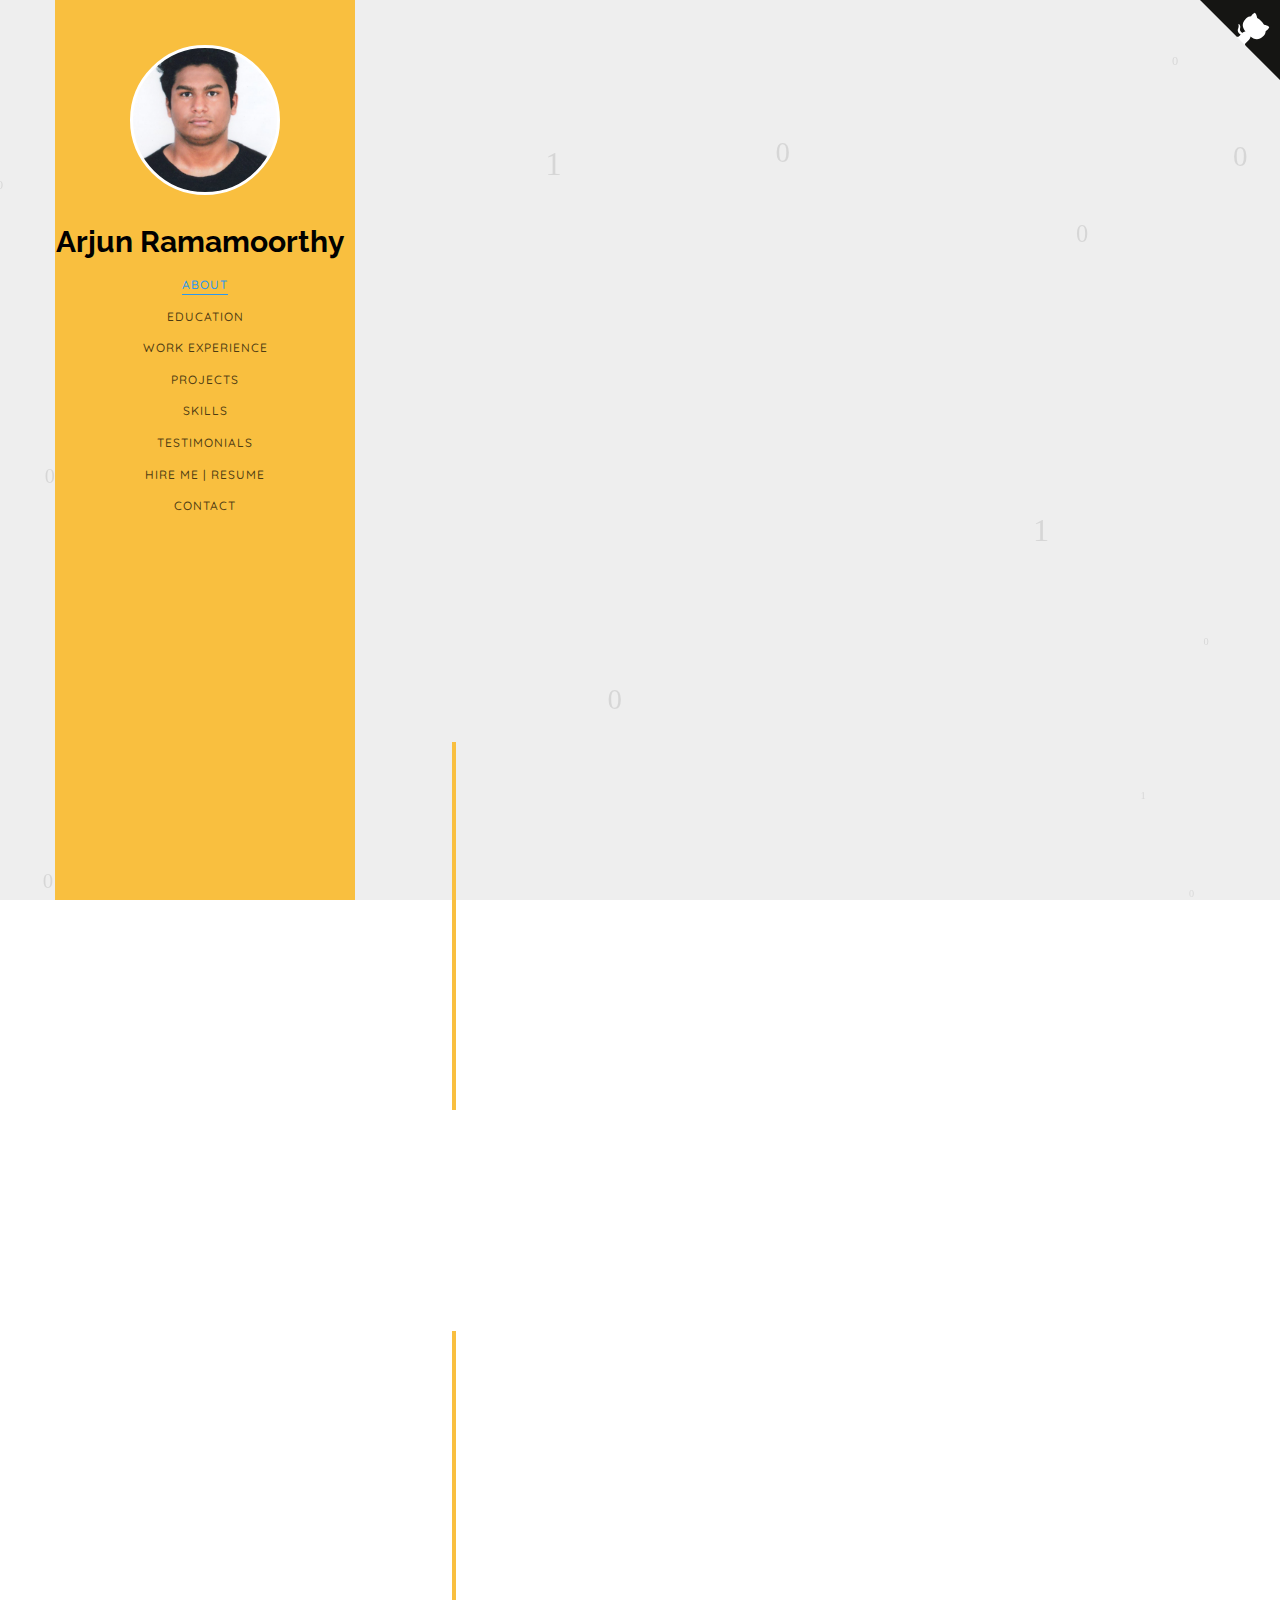
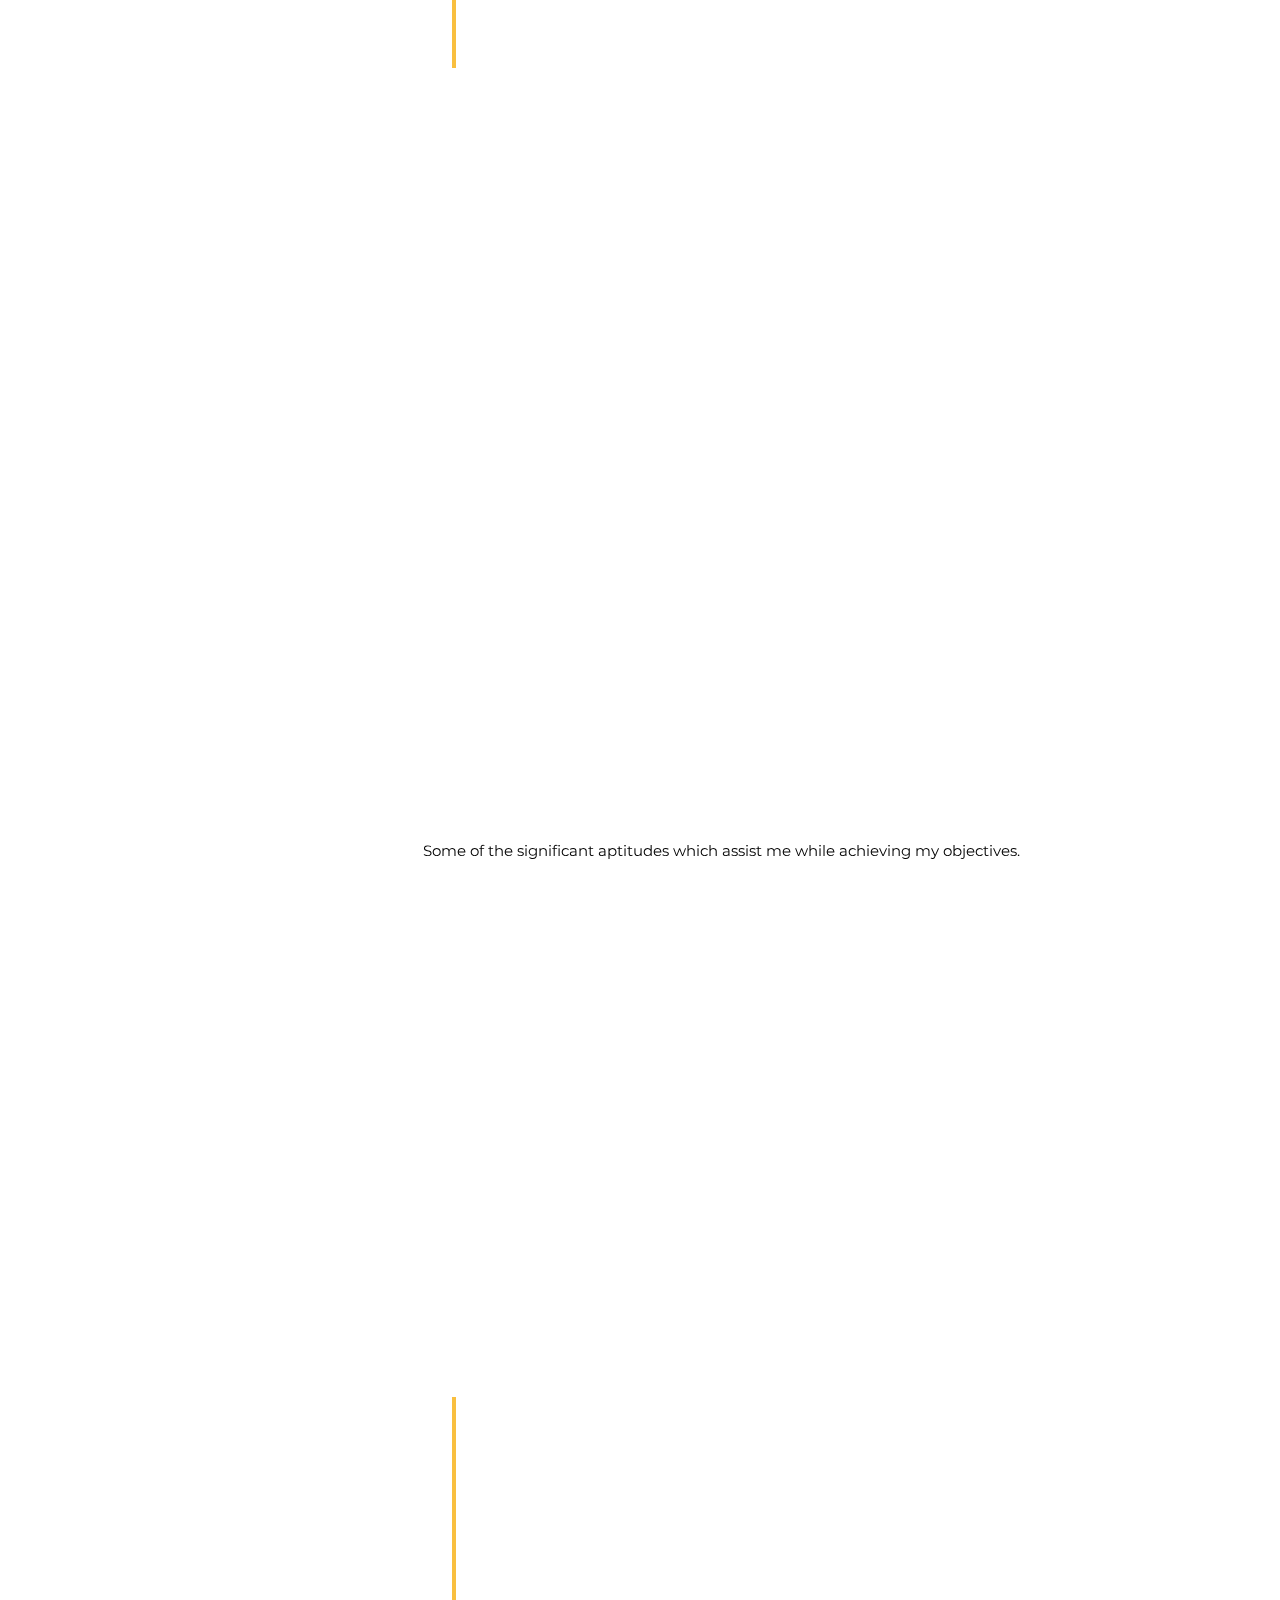
==== commit 9813a86f: "Update index.html" ====
--- a/index.html
+++ b/index.html
@@ -460,7 +460,7 @@
                                </div>
                               <p>If you are looking for a suitable candidate with above-mentioned skillset for your organization, consider hiring me! You can find my Resume here.</p>
                                <br>
-                               <p class="capsule"><strong><a href="resume.pdf">Download Resume</a></strong></p>
+                               <p class="capsule"><strong><a href="Resume.pdf">Download Resume</a></strong></p>
                            </div>
                         </div>
                      </div>
@@ -539,4 +539,4 @@
            <!--canvas js--->
            <script src="js/canvas.js"></script>
    </body>
-</html>+</html>
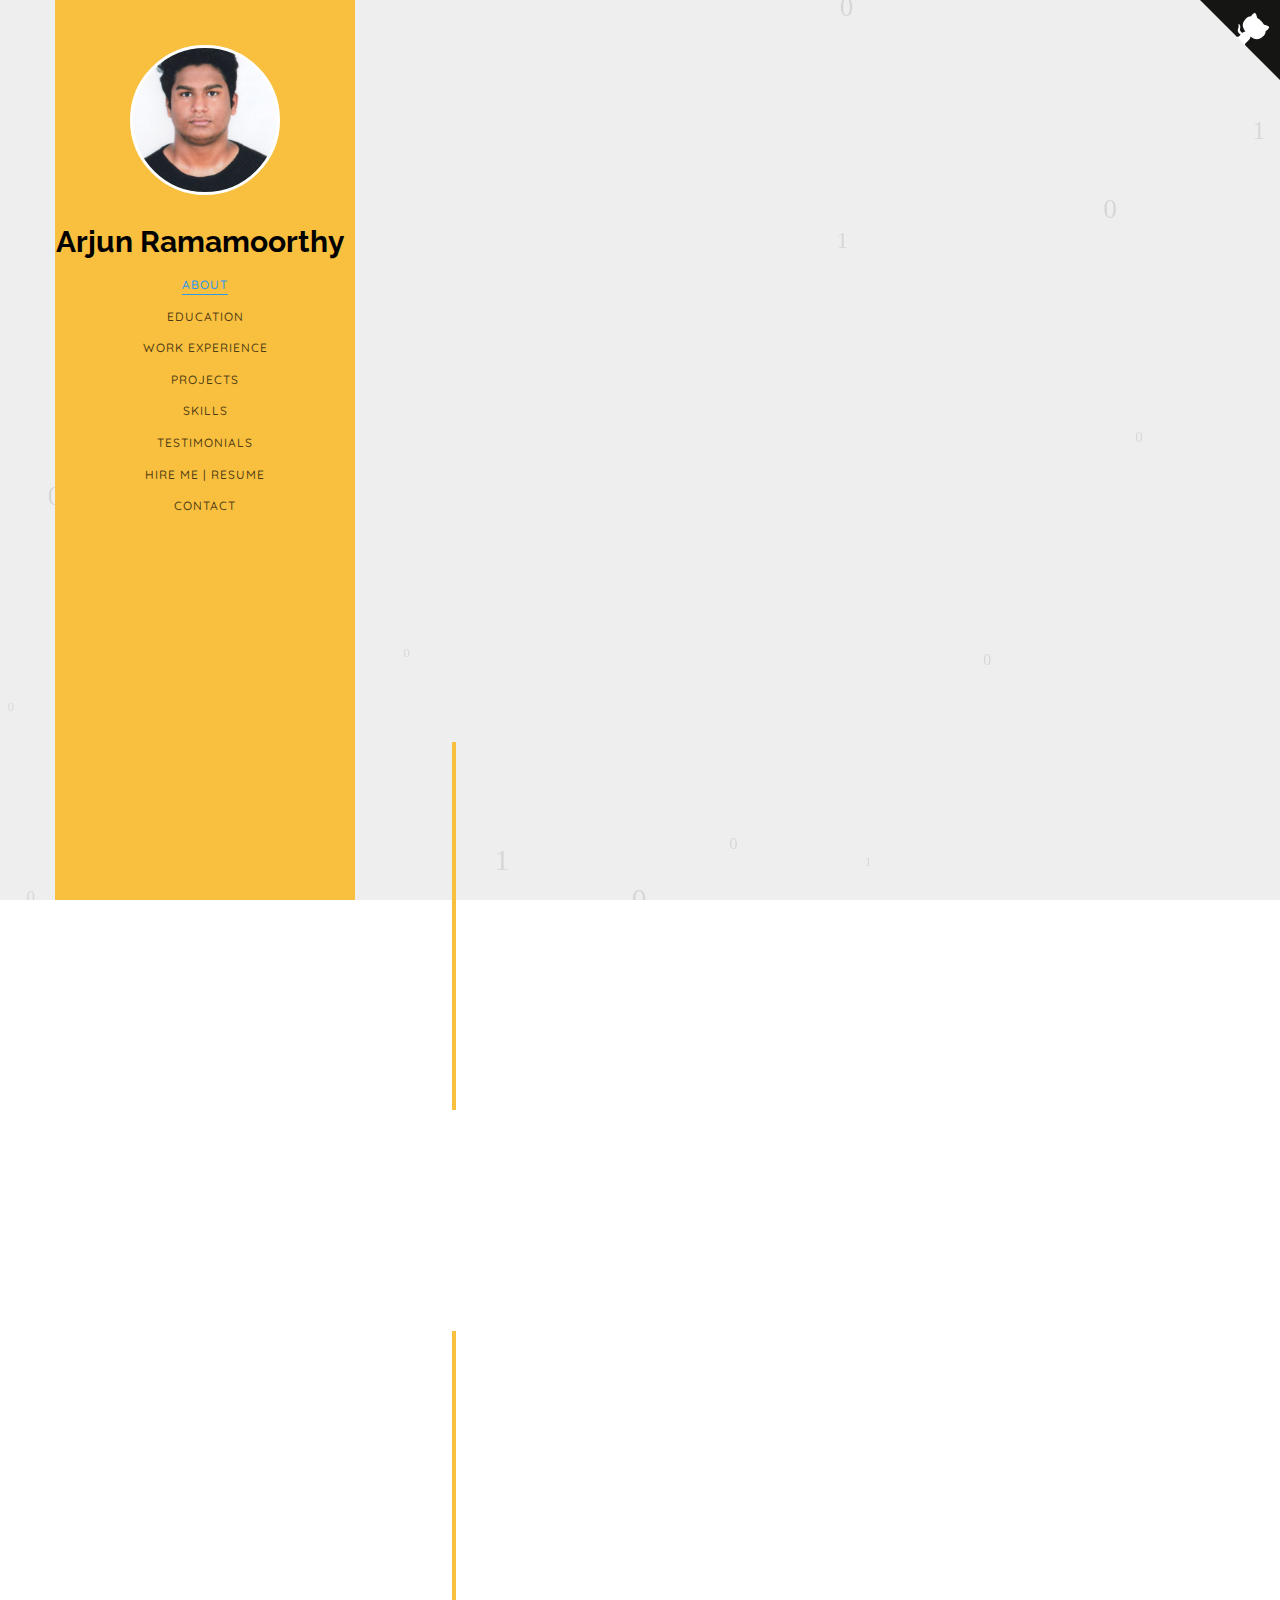
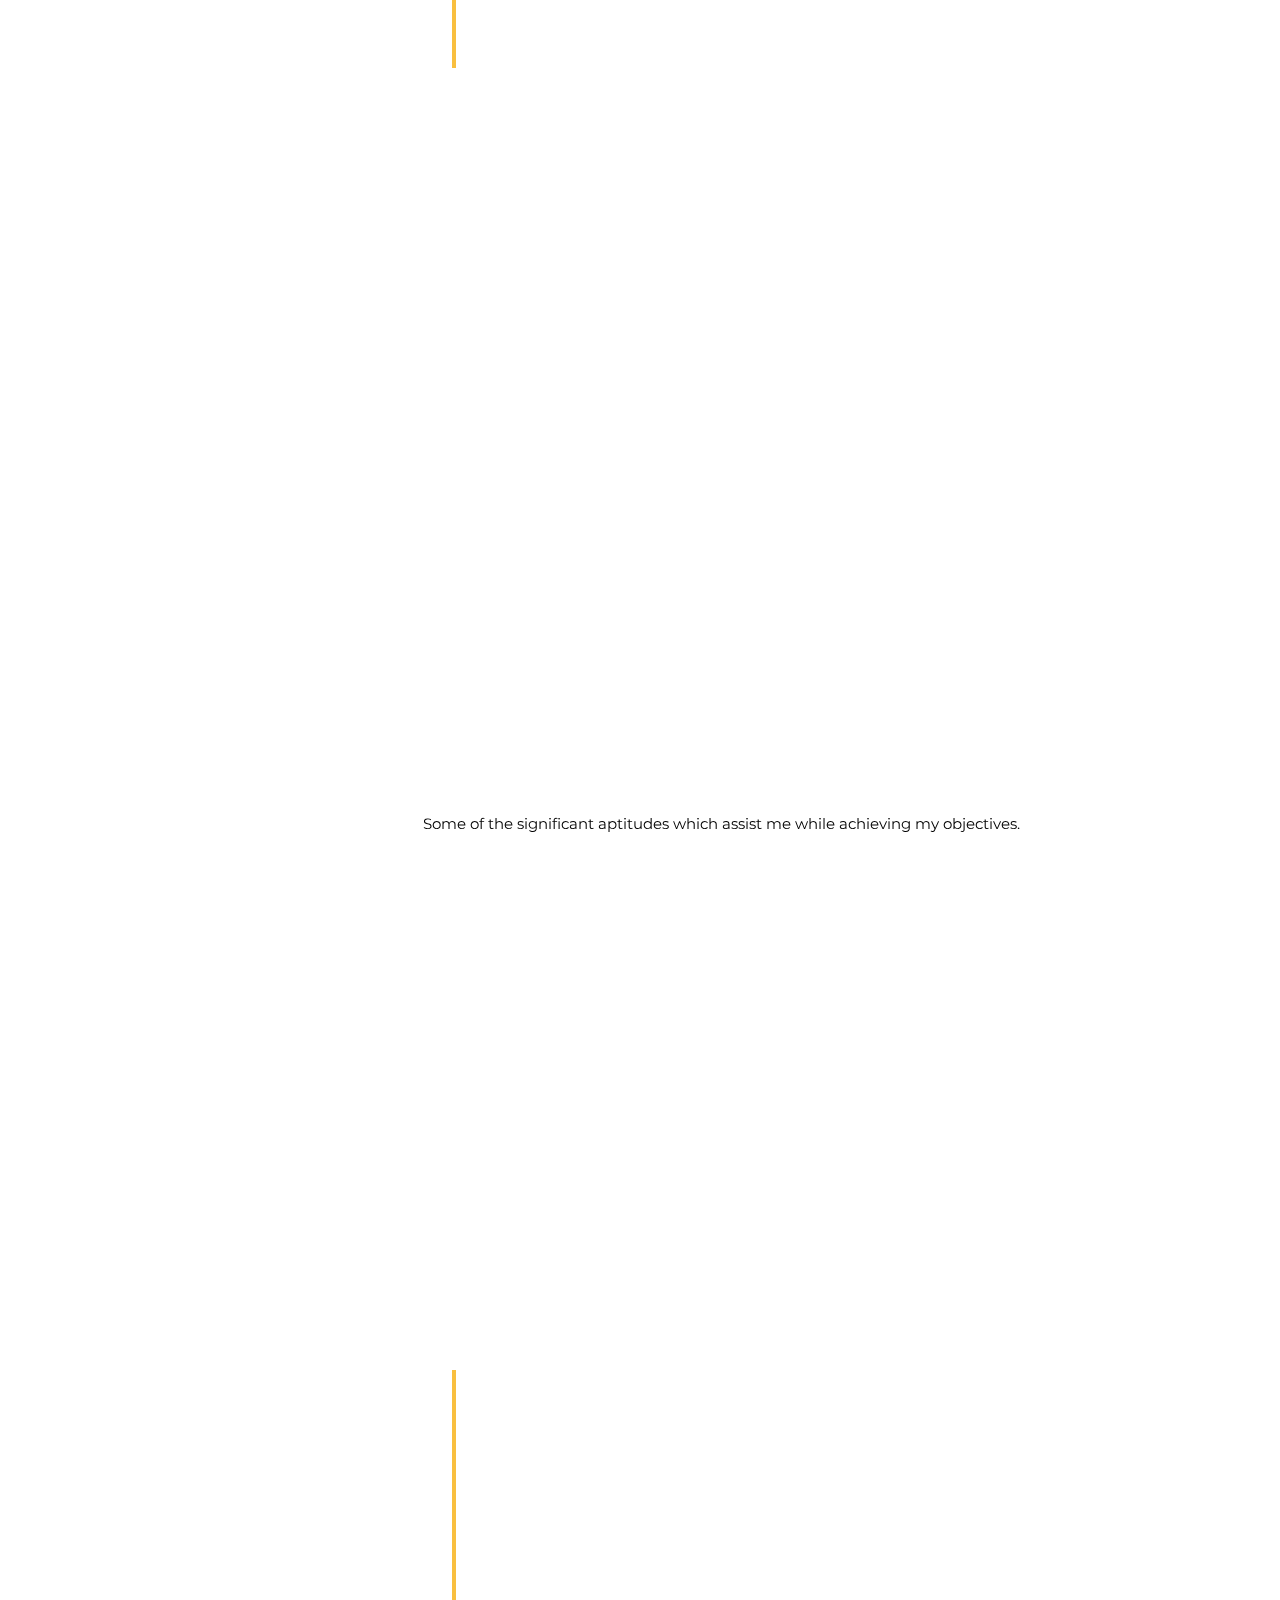
==== commit ed5ae340: "Update index.html" ====
--- a/index.html
+++ b/index.html
@@ -199,7 +199,7 @@
                               <div class="col-md-12 animate-box" data-animate-effect="fadeInLeft">
                                  <div class="hire">
                                     <h2>You will be happy to know that I have completed over 5+ projects successfully! Check below!</h2>
-                                    <a href="#" class="btn-hire" style="text-align: center;">Download Resume</a>
+                                    
                                  </div>
                               </div>
                            </div>
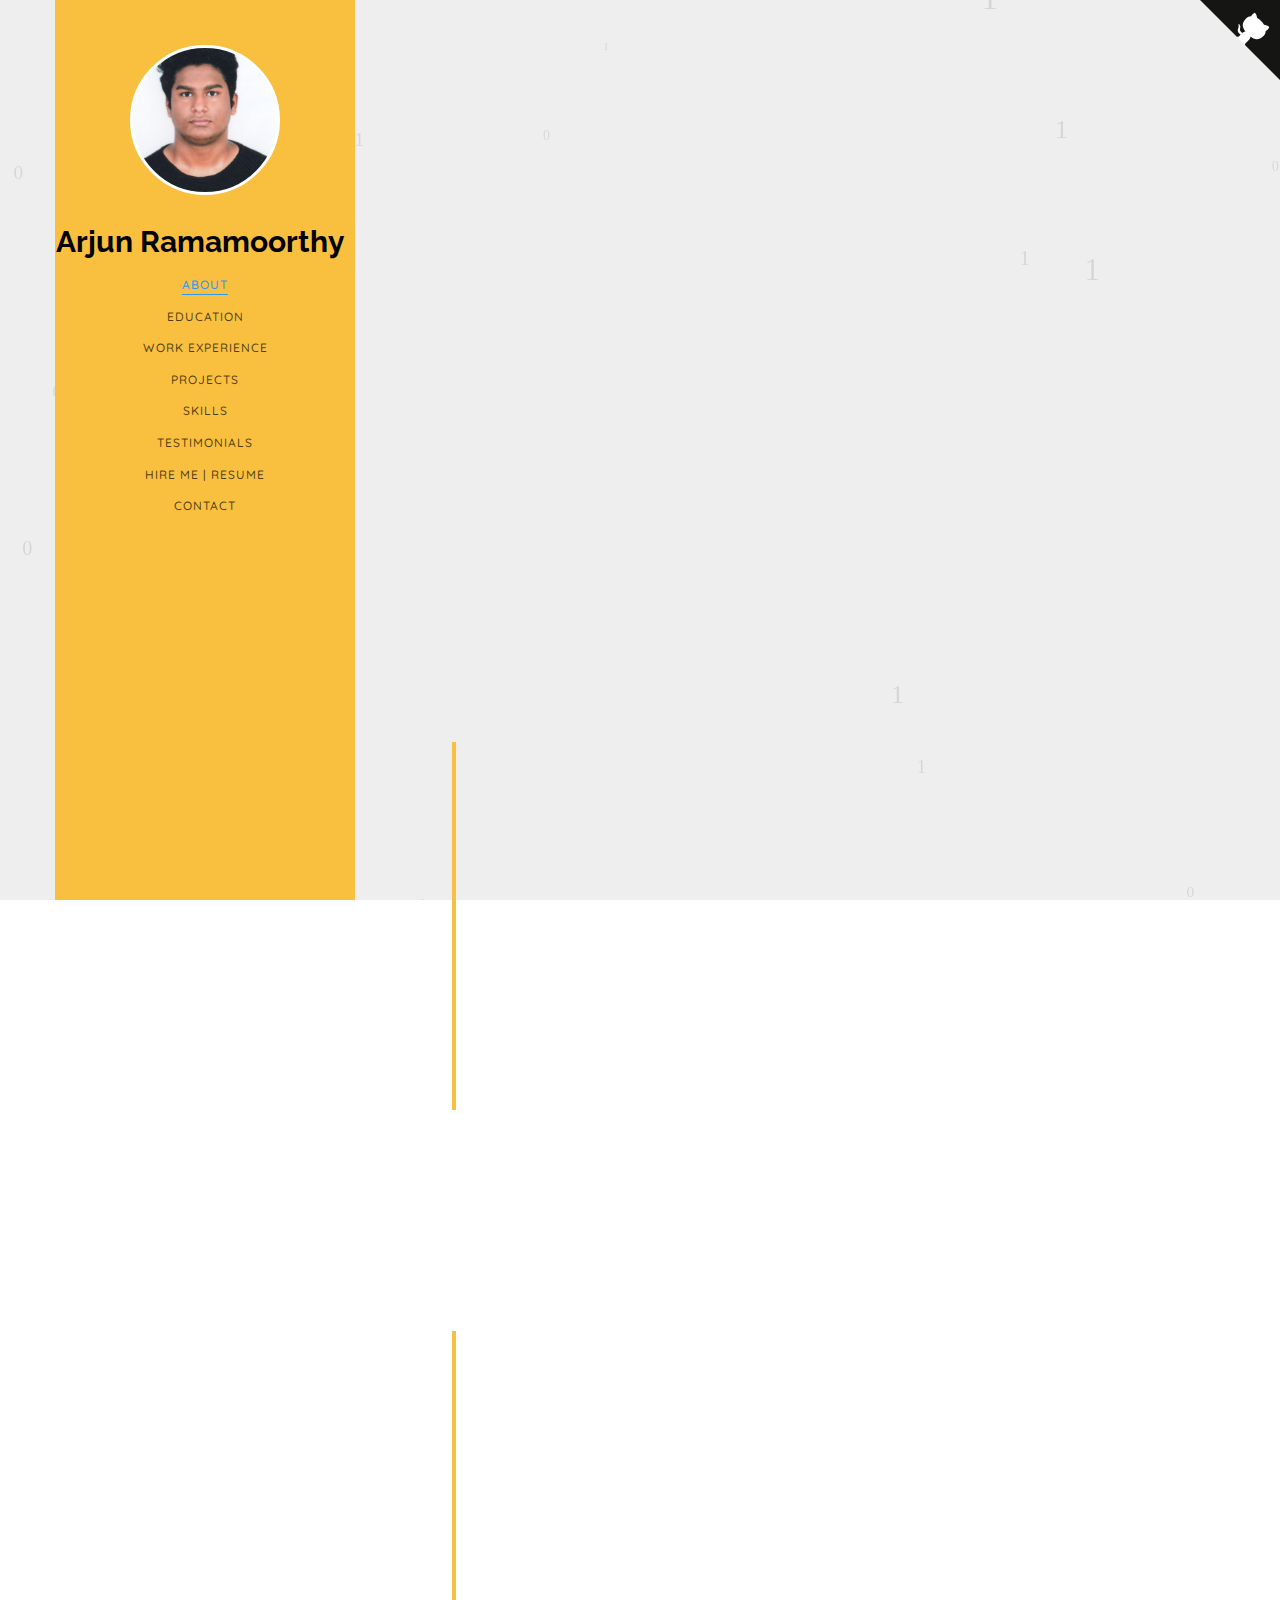
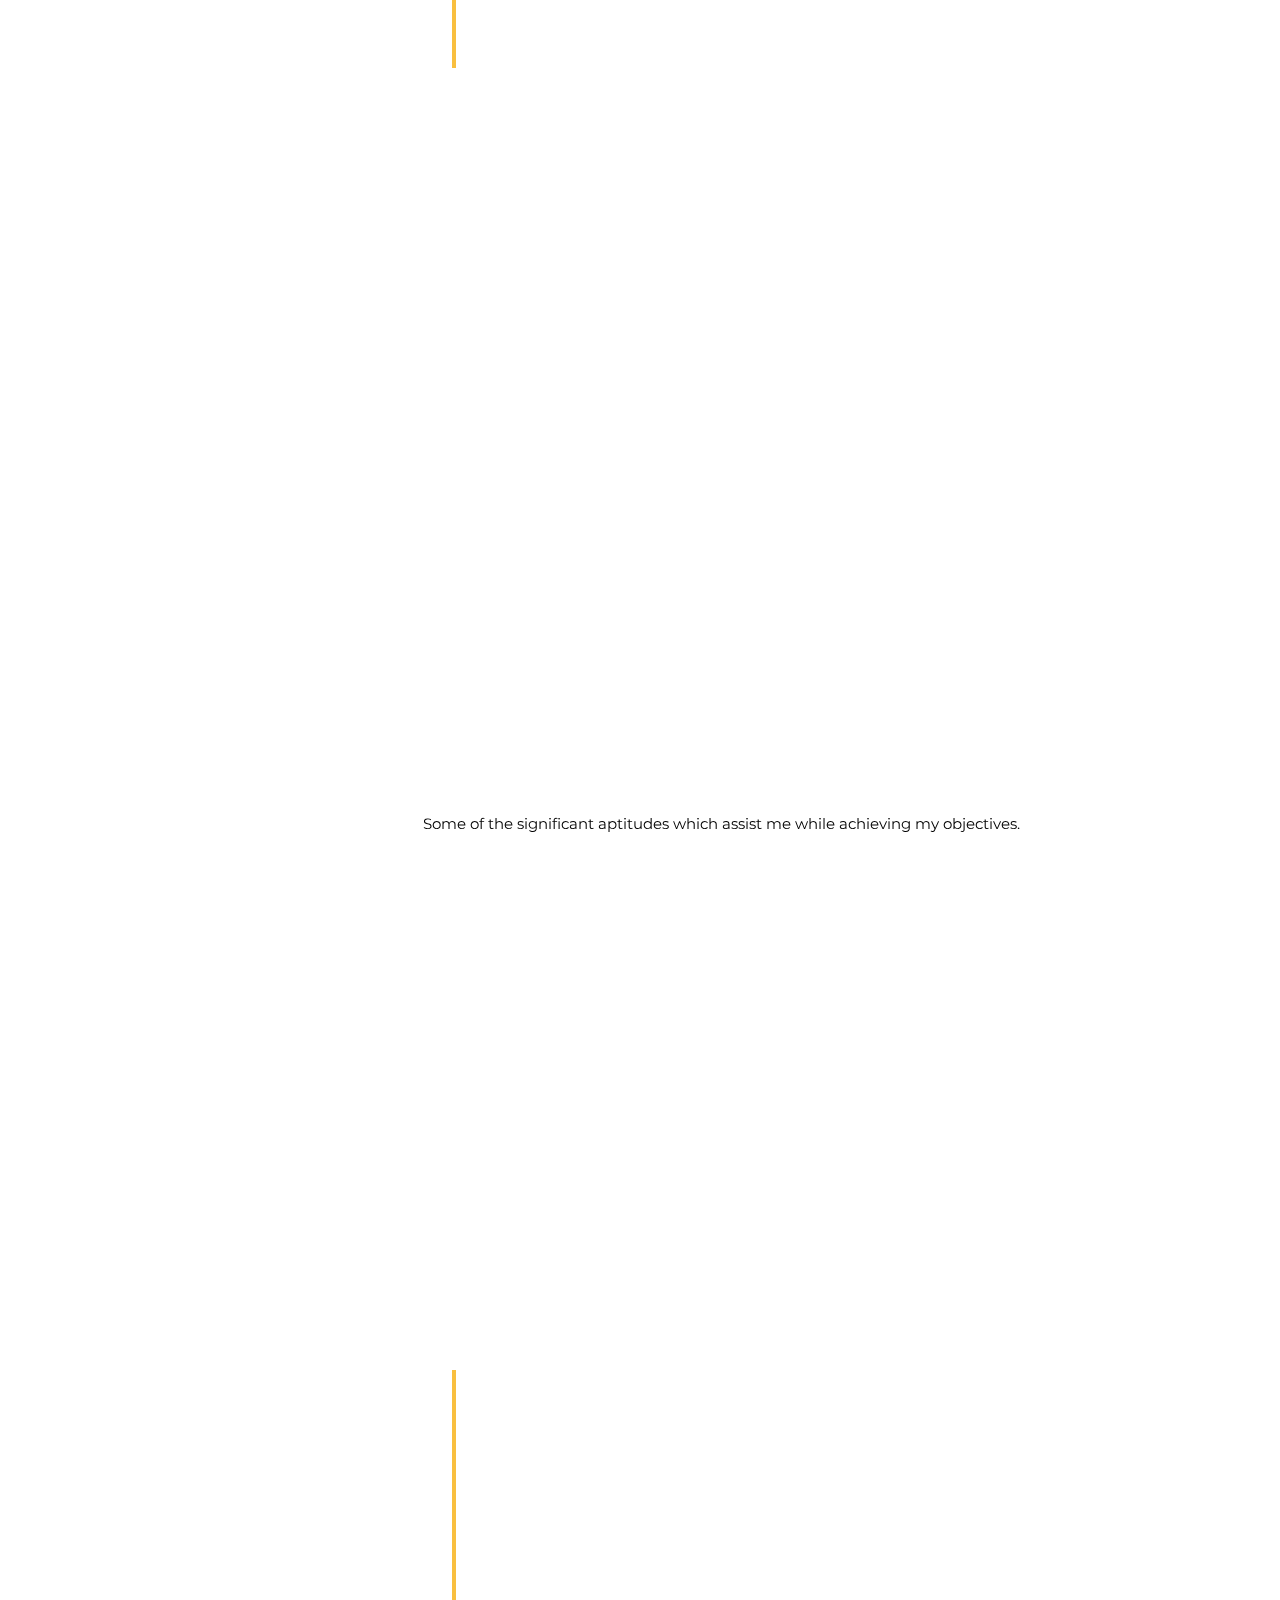
==== commit c6a2f2d5: "Update index.html" ====
--- a/index.html
+++ b/index.html
@@ -231,7 +231,7 @@
                                  </a>
                               </div>
 						      <div class="col-md-3 animate-box" data-animate-effect="fadeInRight">
-                                 <a href="CertificatesBadges.html" target="_blank">
+                                 <a href="Certificatesbadges.html" target="_blank">
                                     <div class="services color-5">
                                        <span class="icon2"><i class="fa fa-desktop"></i></span>
                                        <h3>Certifications &<br> Badges</h3>
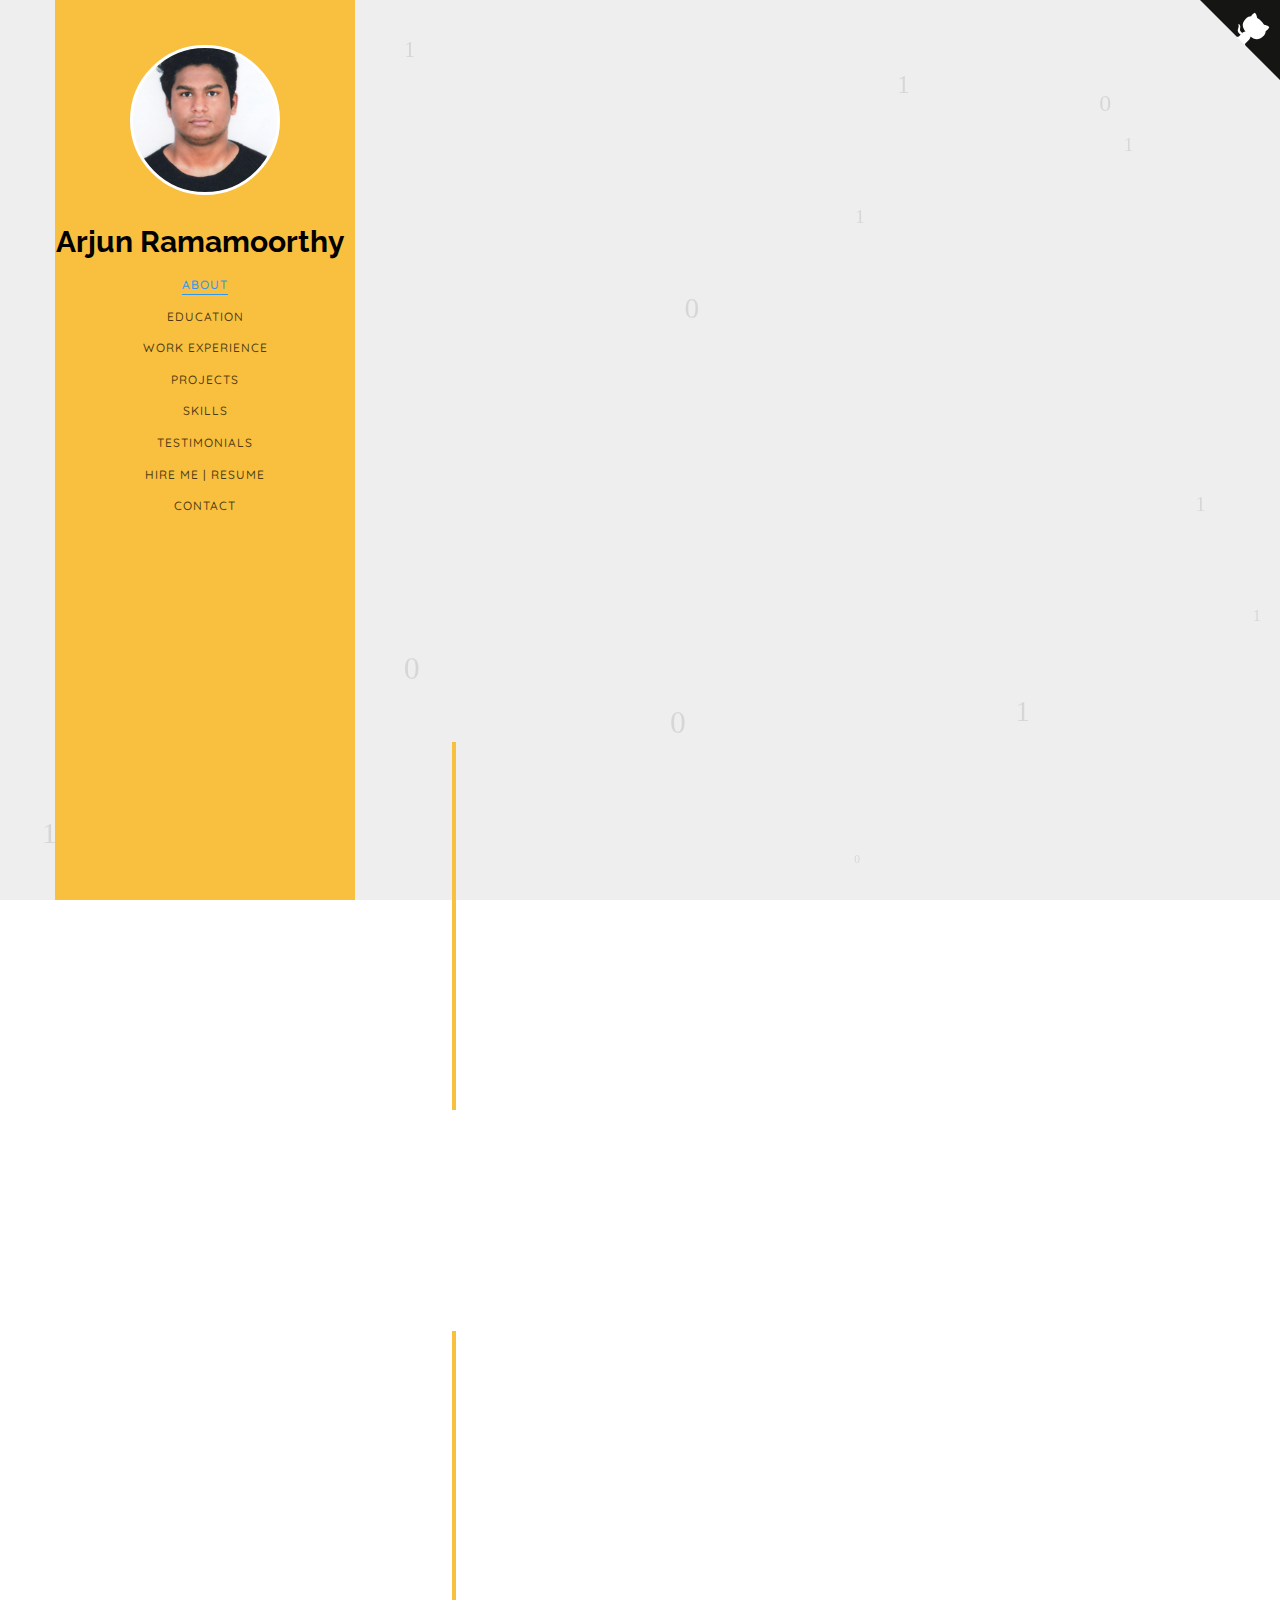
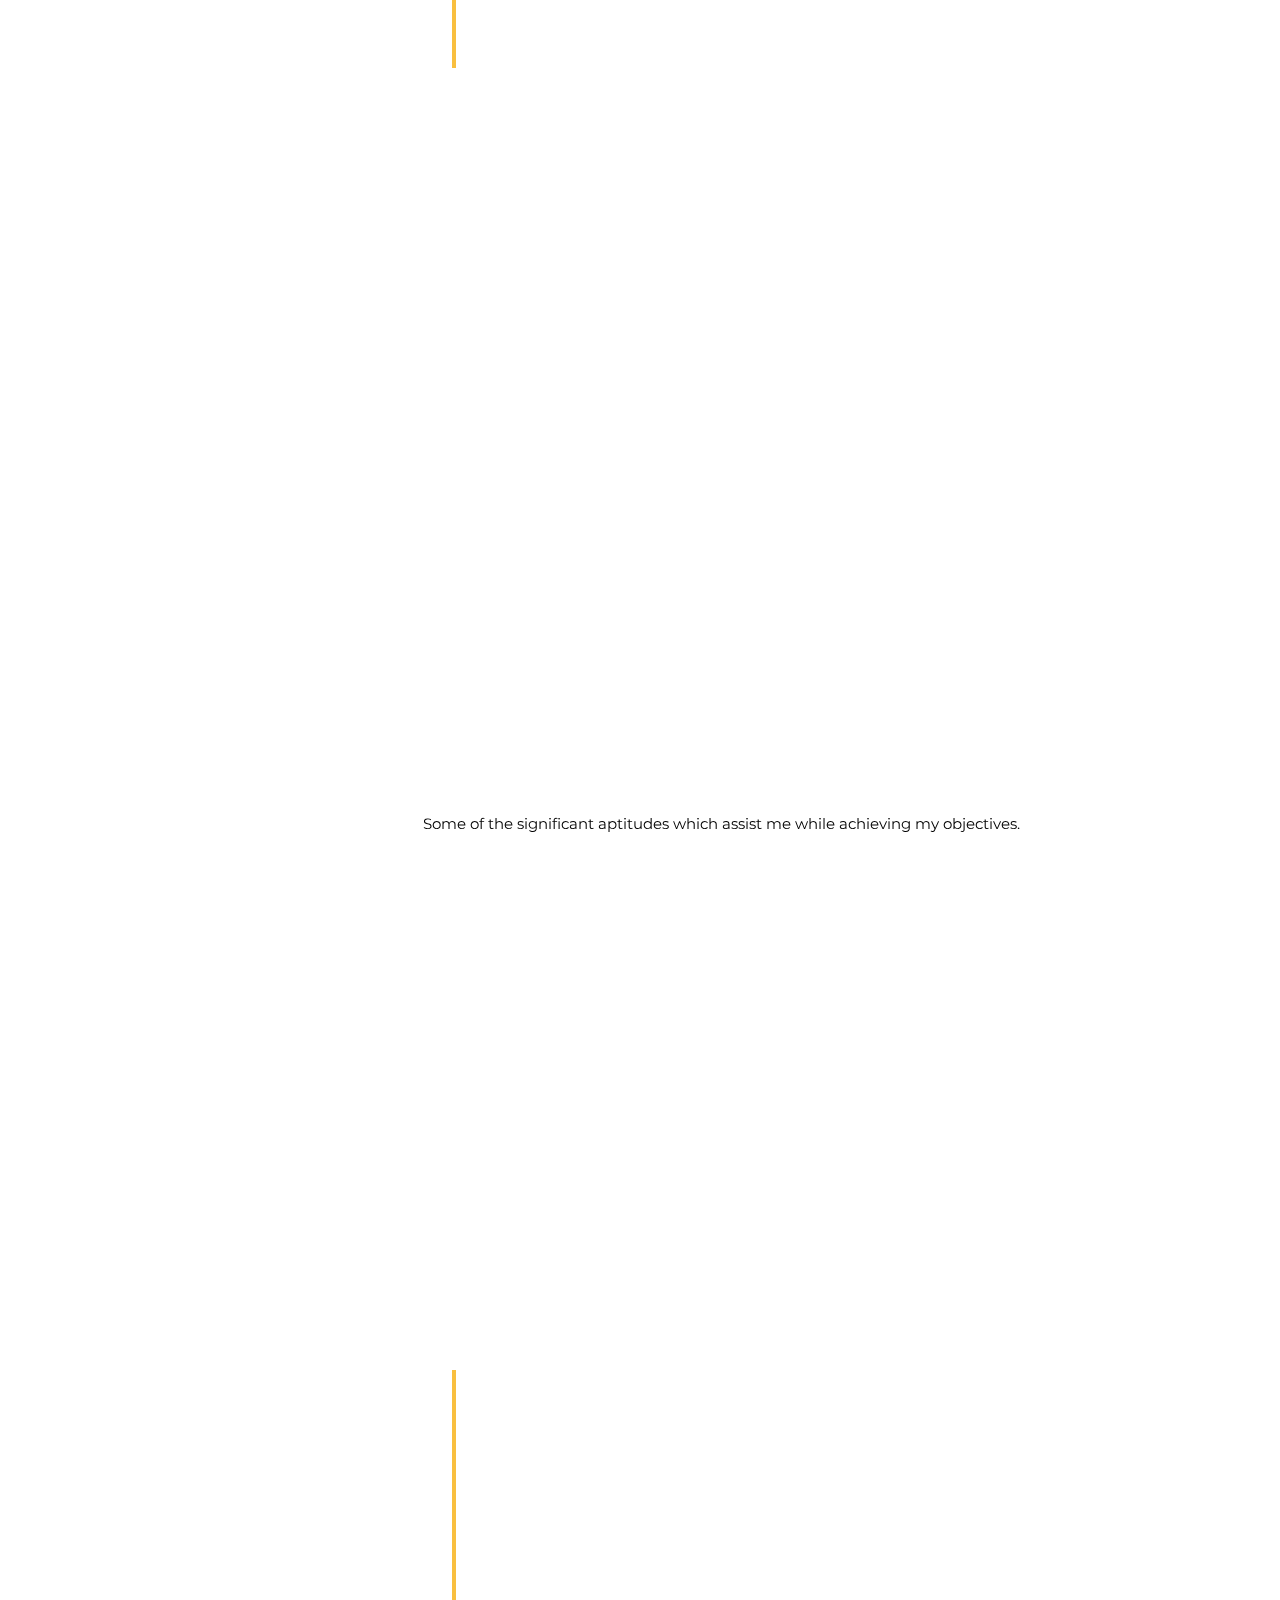
==== commit f8b6de90: "Update index.html" ====
--- a/index.html
+++ b/index.html
@@ -198,7 +198,7 @@
 						<div class="row">
                               <div class="col-md-12 animate-box" data-animate-effect="fadeInLeft">
                                  <div class="hire">
-                                    <h2>You will be happy to know that I have completed over 5+ projects successfully! Check below!</h2>
+                                    <h2>You will be happy to know that I have completed over 6+ projects successfully! Check below!</h2>
                                     
                                  </div>
                               </div>
